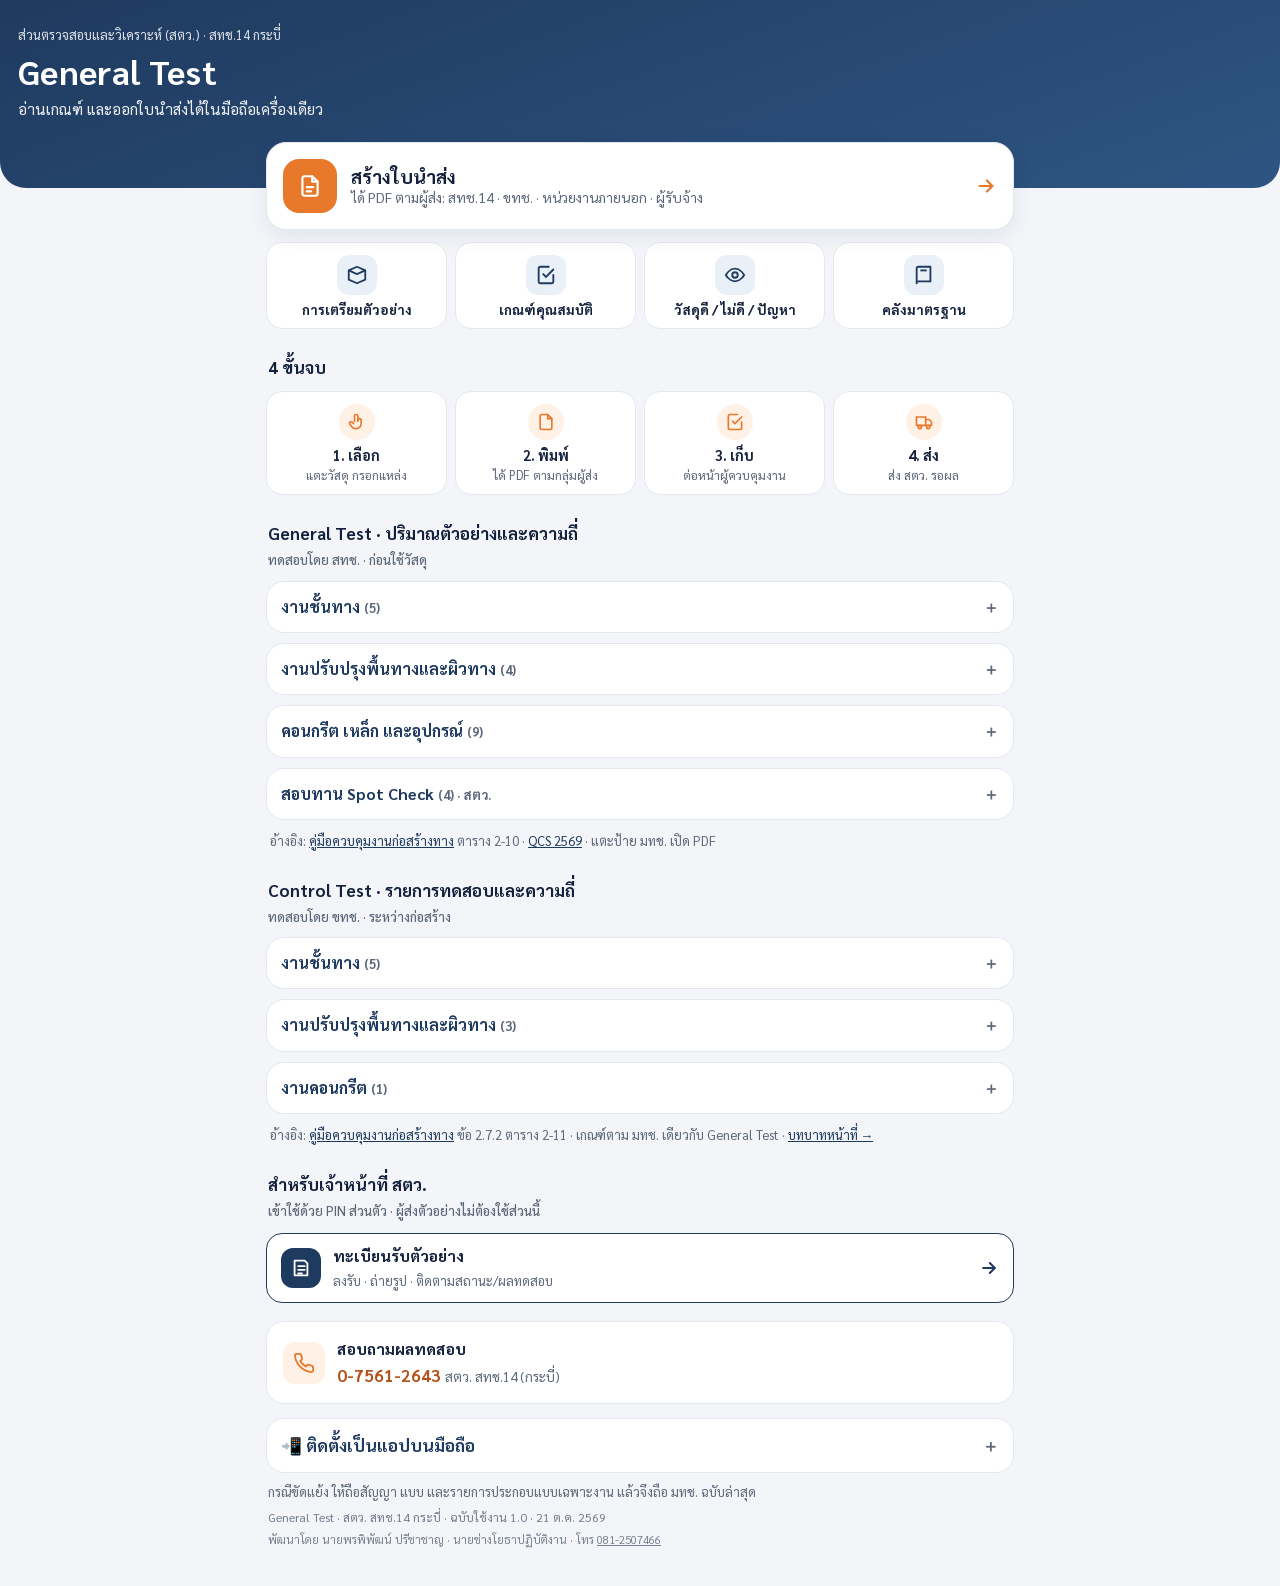
==== index.html @ 20409f9f "ทะเบียนรับตัวอย่าง: เข้าระบบ 2 ขั้น (เลือกชื่อ → PIN) · รายการวัสดุดึงจากหน้าแรก General Test · ติ๊ก" ====
<!doctype html>
<html lang="th">
<head>
<meta charset="utf-8">
<meta name="viewport" content="width=device-width, initial-scale=1, viewport-fit=cover">
<meta name="theme-color" content="#1F3A5F">
<title>General Test</title>
<link rel="preconnect" href="https://fonts.googleapis.com">
<link href="https://fonts.googleapis.com/css2?family=Sarabun:wght@400;600;700&display=swap" rel="stylesheet">
<link rel="manifest" href="manifest.webmanifest">
<link rel="icon" type="image/png" href="icons/favicon-64.png">
<link rel="apple-touch-icon" href="icons/apple-touch-icon.png">
<meta name="apple-mobile-web-app-capable" content="yes">
<meta name="mobile-web-app-capable" content="yes">
<meta name="apple-mobile-web-app-title" content="General Test">
<meta name="description" content="เกณฑ์การนำส่งวัสดุเพื่อทดสอบ (General Test) และสร้างบันทึกนำส่งตัวอย่างวัสดุ สตว. สทช.14 กระบี่">
<link rel="stylesheet" href="css/style.css?v=73">
</head>
<body>
<header class="hero">
  <small>ส่วนตรวจสอบและวิเคราะห์ (สตว.) · สทช.14 กระบี่</small>
  <h1>General Test</h1>
  <p>อ่านเกณฑ์ และออกใบนำส่งได้ในมือถือเครื่องเดียว</p>
</header>
<div class="wrap">
  <a class="cta" href="submit/index.html">
    <div class="ic"><svg width="26" height="26" viewBox="0 0 24 24" fill="none" stroke="#fff" stroke-width="2" stroke-linecap="round" stroke-linejoin="round"><path d="M14 3H7a2 2 0 0 0-2 2v14a2 2 0 0 0 2 2h10a2 2 0 0 0 2-2V8z"/><path d="M14 3v5h5M9 13h6M9 17h4"/></svg></div>
    <div><b>สร้างใบนำส่ง</b><span>ได้ PDF ตามผู้ส่ง: สทช.14 · ขทช. · หน่วยงานภายนอก · ผู้รับจ้าง</span></div>
    <svg class="go" width="22" height="22" viewBox="0 0 24 24" fill="none" stroke="currentColor" stroke-width="2.4" stroke-linecap="round"><path d="M5 12h14M13 6l6 6-6 6"/></svg>
  </a>

  <nav class="quick" aria-label="คลังความรู้">
    <a href="criteria.html"><div class="qi2"><svg width="22" height="22" viewBox="0 0 24 24" fill="none" stroke="currentColor" stroke-width="2" stroke-linejoin="round"><path d="M3 7l9-4 9 4-9 4z"/><path d="M3 7v10l9 4 9-4V7"/></svg></div><b>การเตรียมตัวอย่าง</b></a>
    <a href="properties.html"><div class="qi2"><svg width="22" height="22" viewBox="0 0 24 24" fill="none" stroke="currentColor" stroke-width="2" stroke-linecap="round"><path d="M9 11l3 3 8-8"/><path d="M20 12v7a2 2 0 0 1-2 2H6a2 2 0 0 1-2-2V5a2 2 0 0 1 2-2h9"/></svg></div><b>เกณฑ์คุณสมบัติ</b></a>
    <a href="quality.html"><div class="qi2"><svg width="22" height="22" viewBox="0 0 24 24" fill="none" stroke="currentColor" stroke-width="2"><circle cx="12" cy="12" r="3"/><path d="M2 12s4-7 10-7 10 7 10 7-4 7-10 7S2 12 2 12z"/></svg></div><b><span style="white-space:nowrap">วัสดุดี / ไม่ดี /</span> <span style="white-space:nowrap">ปัญหา</span></b></a>
    <a href="standards.html"><div class="qi2"><svg width="22" height="22" viewBox="0 0 24 24" fill="none" stroke="currentColor" stroke-width="2" stroke-linejoin="round"><path d="M4 19V5a2 2 0 0 1 2-2h13v16H6a2 2 0 0 0-2 2z"/><path d="M8 7h7"/></svg></div><b>คลังมาตรฐาน</b></a>
  </nav>

  <div class="lbl">4 ขั้นจบ</div>
  <div class="flow">
    <div class="st"><div class="n"><svg width="20" height="20" viewBox="0 0 24 24" fill="none" stroke="currentColor" stroke-width="2" stroke-linecap="round"><path d="M9 11V5a2 2 0 0 1 4 0v6"/><path d="M13 10a2 2 0 0 1 4 0v4a6 6 0 0 1-6 6h-1a5 5 0 0 1-4-2l-3-4a2 2 0 0 1 3-2l2 2"/></svg></div><b>1. เลือก</b><span>แตะวัสดุ กรอกแหล่ง</span></div>
    <div class="st"><div class="n"><svg width="20" height="20" viewBox="0 0 24 24" fill="none" stroke="currentColor" stroke-width="2" stroke-linecap="round"><path d="M14 3H7a2 2 0 0 0-2 2v14a2 2 0 0 0 2 2h10a2 2 0 0 0 2-2V8z"/><path d="M14 3v5h5"/></svg></div><b>2. พิมพ์</b><span>ได้ PDF ตามกลุ่มผู้ส่ง</span></div>
    <div class="st"><div class="n"><svg width="20" height="20" viewBox="0 0 24 24" fill="none" stroke="currentColor" stroke-width="2" stroke-linecap="round"><path d="M9 11l3 3 8-8"/><path d="M20 12v7a2 2 0 0 1-2 2H6a2 2 0 0 1-2-2V5a2 2 0 0 1 2-2h9"/></svg></div><b>3. เก็บ</b><span>ต่อหน้าผู้ควบคุมงาน</span></div>
    <div class="st"><div class="n"><svg width="20" height="20" viewBox="0 0 24 24" fill="none" stroke="currentColor" stroke-width="2" stroke-linecap="round"><path d="M3 6h11v10H3zM14 9h4l3 3v4h-7"/><circle cx="7" cy="18" r="2"/><circle cx="17" cy="18" r="2"/></svg></div><b>4. ส่ง</b><span>ส่ง สตว. รอผล</span></div>
  </div>

  <div class="lbl" id="qty">General Test · ปริมาณตัวอย่างและความถี่<div class="lsub">ทดสอบโดย สทช. · ก่อนใช้วัสดุ</div></div>
  <div class="qty">
    <details><summary>งานชั้นทาง <span class="ref">(5)</span></summary>
      <div class="qi"><div class="qh"><b>ดินเดิม</b><a class="mchip" href="https://drive.google.com/file/d/1nUaGAGJTQWjj6yS9O2Ueq5jhx4vaF79y/view" target="_blank" rel="noopener">มทช.201-2545</a></div><div class="qd"><span>ส่ง</span>50 กก.</div><div class="qd"><span>ความถี่</span>5,000 ม.³/ตัวอย่าง · อย่างน้อย 1 ตัวอย่าง/แหล่ง</div><div class="qd"><span>เกณฑ์</span><a class="qlink" href="properties.html#soil">วัสดุถมคันทาง →</a></div></div>
      <div class="qi"><div class="qh"><b>ดินถม (คันทาง)</b><a class="mchip" href="https://drive.google.com/file/d/1nUaGAGJTQWjj6yS9O2Ueq5jhx4vaF79y/view" target="_blank" rel="noopener">มทช.201-2545</a></div><div class="qd"><span>ส่ง</span>50 กก. จากบ่อยืม</div><div class="qd"><span>ความถี่</span>5,000 ม.³/ตัวอย่าง</div><div class="qd"><span>เกณฑ์</span><a class="qlink" href="properties.html#soil">วัสดุถมคันทาง →</a></div></div>
      <div class="qi"><div class="qh"><b>วัสดุคัดเลือก</b><a class="mchip" href="https://drive.google.com/file/d/1tfAyPo-U67xPcJ9HdJRb6GegclJnq95Z/view" target="_blank" rel="noopener">มทช.204-2545</a></div><div class="qd"><span>ส่ง</span>50 กก.</div><div class="qd"><span>ความถี่</span>5,000 ม.³/ตัวอย่าง</div><div class="qd"><span>เกณฑ์</span><a class="qlink" href="properties.html#selected">วัสดุคัดเลือก →</a></div></div>
      <div class="qi"><div class="qh"><b>ลูกรัง (รองพื้นทาง)</b><a class="mchip" href="https://drive.google.com/file/d/1FsS5MekMZO_RbdORe1ym10FL3boBQaFY/view" target="_blank" rel="noopener">มทช.202-2557</a></div><div class="qd"><span>ส่ง</span>50 กก. จากบ่อลูกรัง</div><div class="qd"><span>ความถี่</span>5,000 ม.³/ตัวอย่าง</div><div class="qd"><span>เกณฑ์</span><a class="qlink" href="properties.html#subbase">วัสดุรองพื้นทาง →</a></div></div>
      <div class="qi"><div class="qh"><b>หินคลุก (พื้นทาง)</b><a class="mchip" href="https://drive.google.com/file/d/1PodUJU0YjOFbJ1M1a4ti51pMwxSL7t8v/view" target="_blank" rel="noopener">มทช.203-2557</a></div><div class="qd"><span>ส่ง</span>50 กก. จากโรงโม่ที่จะใช้</div><div class="qd"><span>ความถี่</span>5,000 ม.³/ตัวอย่าง</div><div class="qd"><span>เกณฑ์</span><a class="qlink" href="properties.html#base">พื้นทางหินคลุก →</a></div></div>
    </details>
    <details><summary>งานปรับปรุงพื้นทางและผิวทาง <span class="ref">(4)</span></summary>
      <div class="qi"><div class="qh"><b>Pavement Recycling</b><a class="mchip" href="https://drive.google.com/file/d/1LVbqJSOx91-iR22tFSORj21rYiFzWl2y/view" target="_blank" rel="noopener">มทช.242-2567</a></div><div class="qd"><span>ส่ง</span>ผิวทางเดิม 25 กก. · พื้นทางเดิม 50 กก. · หินคลุกใหม่ 50 กก. (ถ้ามี) · ปูน 1 กระสอบ</div><div class="qd"><span>ความถี่</span>1 ชุด/1,000 ม.</div><div class="qd"><span>เกณฑ์</span><a class="qlink" href="properties.html#recycling">หมุนเวียนวัสดุ →</a></div></div>
      <div class="qi"><div class="qh"><b>หินคลุกผสมซีเมนต์</b><a class="mchip" href="https://drive.google.com/file/d/1QfBfLteTjbKQ_ivwSr-urJJuR8S5pSfI/view" target="_blank" rel="noopener">มทช.249-2569</a></div><div class="qd"><span>ส่ง</span>หินคลุก 50 กก. · ปูน 1 กระสอบ</div><div class="qd"><span>ความถี่</span>ออกแบบเสร็จก่อนเริ่มงาน ≥ 30 วัน</div><div class="qd"><span>เกณฑ์</span><a class="qlink" href="properties.html#cmb">หินคลุกผสมซีเมนต์ →</a></div></div>
      <div class="qi"><div class="qh"><b>Prime Coat</b><a class="mchip" href="https://drive.google.com/file/d/1CIWenOuyhRehejUDHDNHw-MqZqEmX5Yn/view" target="_blank" rel="noopener">มทช.225-2562</a></div><div class="qd"><span>ส่ง</span>ยาง 5 ลิตร · หินคลุกที่จะพ่น 50 กก.</div><div class="qd"><span>ความถี่</span>จากแหล่งผลิต/ที่นำมาใช้</div><div class="qd"><span>เกณฑ์</span><a class="qlink" href="properties.html#prime">ไพรมโคท →</a></div></div>
      <div class="qi"><div class="qh"><b>Asphalt Concrete</b><a class="mchip" href="https://drive.google.com/file/d/1p9szyy15H7D3hgxVLcoGyr8xtaJ66X-T/view" target="_blank" rel="noopener">มทช.230-2563</a></div><div class="qd"><span>ส่ง</span>หิน Hot Bin แต่ละขนาด 50 กก. · ยาง AC 5 ลิตร</div><div class="qd"><span>ความถี่</span>ส่งผลออกแบบ ≥ 30 วันก่อนเริ่มงาน</div><div class="qd"><span>เกณฑ์</span><a class="qlink" href="properties.html#ac">แอสฟัลต์คอนกรีต →</a></div></div>
      <div class="qi sub"><div class="qh"><b>└ ก้อน Marshall</b><a class="mchip" href="https://drive.google.com/file/d/1p9szyy15H7D3hgxVLcoGyr8xtaJ66X-T/view" target="_blank" rel="noopener">มทช.230-2563</a></div><div class="qd"><span>ส่ง</span>ก้อน Marshall จากส่วนผสมที่ใช้งาน</div><div class="qd"><span>ความถี่</span>8 ก้อน/วัน หรือทุก ๆ ส่วนผสมประมาณ 100 ตัน</div></div>
      <div class="qi sub"><div class="qh"><b>└ ก้อน Coring AC</b><a class="mchip" href="https://drive.google.com/file/d/1p9szyy15H7D3hgxVLcoGyr8xtaJ66X-T/view" target="_blank" rel="noopener">มทช.230-2563</a></div><div class="qd"><span>ส่ง</span>ก้อนเจาะ ระบุตำแหน่ง กม. + LT/RT</div><div class="qd"><span>ความถี่</span>1 ก้อน ทุก 250 ม./ช่องจราจร</div></div>
      <div class="qi sub"><div class="qh"><b>└ ก้อนยาง หาปริมาณแอสฟัลต์</b><span class="mchip">AASHTO T 308</span></div><div class="qd"><span>ส่ง</span>ก้อนยาง 1,500–2,000 กรัม</div><div class="qd"><span>ความถี่</span>ตัวแทนส่วนผสมประจำวัน</div></div>
    </details>
    <details><summary>คอนกรีต เหล็ก และอุปกรณ์ <span class="ref">(9)</span></summary>
            <div class="qi"><div class="qh"><b>งาน คสล. (ออกแบบส่วนผสม)</b><a class="mchip" href="https://drive.google.com/file/d/155KlNHqjQHaqr3aRbJHxlrweAqtTWxFm/view" target="_blank" rel="noopener">มทช.101-2563</a></div><div class="qd"><span>ส่ง</span>ทราย 50 กก. · หิน 50 กก. · ปูน 1 กระสอบ</div><div class="qd"><span>ความถี่</span>1 ชุด ต่อ 1 ชนิดคอนกรีต (ค18–ค50)</div><div class="qd"><span>ยกเว้น</span>ทั้งโครงการใช้คอนกรีต ≤ 50 ม.³ ไม่ต้องส่ง General Test ให้กำหนดปูนซีเมนต์ ค18 ≥ 290 · ค21 ≥ 300 · ค24 ≥ 320 กก./ม.³ (มทช.101-2563 ข้อ 3.4.2) · นอกเหนือจากนี้ส่งตามปกติ</div><div class="qd"><span>เกณฑ์</span><a class="qlink" href="properties.html#conc">คอนกรีต →</a></div></div>
      <div class="qi"><div class="qh"><b>ก้อนตัวอย่างคอนกรีต</b><a class="mchip" href="https://drive.google.com/file/d/155KlNHqjQHaqr3aRbJHxlrweAqtTWxFm/view" target="_blank" rel="noopener">มทช.101-2563</a></div><div class="qd"><span>ส่ง</span>Cube 15×15×15 ซม. หรือ Cylinder Ø15×30 ซม. ชุดละ 3 ก้อน</div><div class="qd"><span>ความถี่</span>ทุกวันที่เท ≥ 1 ชุด · ทุกส่วนโครงสร้าง · ทุก 50 ม.³ (พื้น/ผนัง 250 ตร.ม.)</div><div class="qd"><span>เกณฑ์</span><a class="qlink" href="properties.html#conc">คอนกรีต →</a></div></div>
      <div class="qi"><div class="qh"><b>เหล็กเสริม</b><a class="mchip" href="https://drive.google.com/file/d/1iJ8l6q4TtHaO7cqfccDn83ZEarAzFElm/view" target="_blank" rel="noopener">มทช.103-2569</a></div><div class="qd"><span>ส่ง</span>ยาว ≥ 1.00 ม. ทุกขนาด</div><div class="qd"><span>ความถี่</span>1 ตัวอย่าง/100 เส้น ไม่น้อยกว่า 5 ตัวอย่าง/ขนาด</div><div class="qd"><span>เกณฑ์</span><a class="qlink" href="properties.html#rebar">เหล็กเสริม →</a></div></div>
      <div class="qi"><div class="qh"><b>ตะแกรงลวดเหล็ก (Wire Mesh)</b><a class="mchip" href="https://drive.google.com/file/d/1iJ8l6q4TtHaO7cqfccDn83ZEarAzFElm/view" target="_blank" rel="noopener">มทช.103-2569</a></div><div class="qd"><span>ส่ง</span>ยาว ≥ 1.00 ม. ทุกขนาด/ผู้ผลิต</div><div class="qd"><span>ความถี่</span>ไม่น้อยกว่า 5 ตัวอย่าง/ขนาด · มอก.737 / มอก.926</div><div class="qd"><span>เกณฑ์</span><a class="qlink" href="properties.html#rebar">เหล็กเสริม →</a></div></div>
      <div class="qi"><div class="qh"><b>PC Wire / PC Strand</b><a class="mchip" href="https://drive.google.com/file/d/1MnBEyWQP8TfKdli6RmTyt_MJxOUFCLu9/view" target="_blank" rel="noopener">มทช.102-2545</a></div><div class="qd"><span>ส่ง</span>ยาว ≥ 1.00 ม. · มอก.95 / มอก.420</div><div class="qd"><span>ความถี่</span>ทุกม้วน ต้นม้วน 2 + ปลายม้วน 2 ตัวอย่าง</div></div>
      <div class="qi"><div class="qh"><b>ท่อลอดกลม คสล.</b><span class="chips2"><a class="mchip" href="https://www.tisi.go.th/data/standard/pdf_files/tis/a128-2560.pdf" target="_blank" rel="noopener">มอก.128-2560</a><a class="mchip" href="https://drive.google.com/file/d/1sBNXhhFZ2esYGXNHxN9ne9uD0guibrka/view" target="_blank" rel="noopener">QCS 2569 ข้อ 1.2</a></span></div><div class="qd"><span>ส่ง</span>ท่อทั้งท่อน ขนาด/รุ่นเดียวกัน</div><div class="qd"><span>ความถี่</span>1 ท่อน ต่อ 200 ท่อน · น้อยกว่า 200 ท่อน คิดเป็น 200 · เศษ ≤ 50 ท่อน ปัดทิ้ง · ขนาดใดไม่ถึง 50 ท่อน ไม่ต้องทดสอบ แนบสำเนา มอก.</div><div class="qd"><span>เกณฑ์</span><a class="qlink" href="properties.html#pipe">ท่อลอดกลม →</a></div></div>
      <div class="qi"><div class="qh"><b>สีเทอร์โมพลาสติก ลูกแก้ว</b><a class="mchip" href="https://drive.google.com/file/d/1484txjVEay-jMjCoLgrp4hccmV0DJMPN/view" target="_blank" rel="noopener">มทช.241-2553</a></div><div class="qd"><span>ส่ง</span>สีเหลือง สีขาว ลูกแก้ว อย่างละ 1 บรรจุภัณฑ์</div><div class="qd"><span>ความถี่</span>&gt; 2,000 ตร.ม. ต้องส่ง · ไม่เกิน 2,000 ตร.ม. แนบ มอก. (QCS 2569)</div><div class="qd"><span>เกณฑ์</span><a class="qlink" href="properties.html#thermo">เส้นจราจรเทอร์โมพลาสติก →</a></div></div>
      <div class="qi"><div class="qh"><b>ป้ายจราจร</b><a class="mchip" href="https://drive.google.com/file/d/1XY8eWIhGtEWB_JeLxntIAODUm5F5Qaig/view" target="_blank" rel="noopener">แบบมาตรฐาน ทช. 2561</a></div><div class="qd"><span>ส่ง</span>ป้ายทุกแผ่น + ตัวอย่างแผ่นสะท้อนแสง + Shop Drawing</div><div class="qd"><span>ความถี่</span>ทุกโครงการ · ตรวจขนาด รูปแบบ ค่าสะท้อนแสง (QCS 2569 ข้อ 8)</div><div class="qd"><span>เกณฑ์</span><a class="qlink" href="properties.html#sign">ป้ายจราจร →</a></div></div>
    </details>
    <details><summary>สอบทาน Spot Check <span class="ref">(4) · สตว.</span></summary>
      <div class="qi"><div class="qh"><b>Spot Check ชั้นโครงสร้างทาง</b><a class="mchip" href="https://drive.google.com/file/d/1sBNXhhFZ2esYGXNHxN9ne9uD0guibrka/view" target="_blank" rel="noopener">QCS ข้อ 3, 10.1</a></div><div class="qd"><span>ส่ง</span>ระบุชั้น + ระยะทาง (กม.)</div><div class="qd"><span>ความถี่</span>ตอกวัดความหนา + Nuclear Density ทุก 250 ม./จุด ≥ 3 จุด/สายทาง</div></div>
      <div class="qi"><div class="qh"><b>Spot Check พื้นทาง Recycling</b><a class="mchip" href="https://drive.google.com/file/d/1sBNXhhFZ2esYGXNHxN9ne9uD0guibrka/view" target="_blank" rel="noopener">QCS ข้อ 3, 10.1</a></div><div class="qd"><span>ส่ง</span>ระบุชั้น + ระยะทาง (กม.)</div><div class="qd"><span>ความถี่</span>เจาะ Coring ทุก 250 ม. สลับซ้าย-ขวา ≥ 3 จุด/สายทาง</div><div class="qd"><span>เกณฑ์</span><a class="qlink" href="properties.html#recycling">หมุนเวียนวัสดุ →</a></div></div>
      <div class="qi"><div class="qh"><b>Spot Check ผิวทางลาดยาง, คอนกรีต</b><a class="mchip" href="https://drive.google.com/file/d/1sBNXhhFZ2esYGXNHxN9ne9uD0guibrka/view" target="_blank" rel="noopener">QCS ข้อ 3, 10.1</a></div><div class="qd"><span>ส่ง</span>ระบุชั้น + ระยะทาง (กม.)</div><div class="qd"><span>ความถี่</span>เจาะเก็บตัวอย่าง วัดเทป ทุก 250 ม./จุด ≥ 3 จุด</div></div>
      <div class="qi"><div class="qh"><b>Spot Check เส้นจราจร</b><a class="mchip" href="https://drive.google.com/file/d/1sBNXhhFZ2esYGXNHxN9ne9uD0guibrka/view" target="_blank" rel="noopener">QCS ข้อ 3, 10.1</a></div><div class="qd"><span>ส่ง</span>ระบุชนิดเส้น + ระยะทาง (กม.)</div><div class="qd"><span>ความถี่</span>≥ 3 ตำแหน่ง ตำแหน่งละ 10 ค่า (กว้าง ยาว ระยะเว้น ค่าสะท้อนแสง)</div><div class="qd"><span>เกณฑ์</span><a class="qlink" href="properties.html#thermo">เส้นจราจรเทอร์โมพลาสติก →</a></div></div>
    </details>
    <p class="ref qref">อ้างอิง: <a href="https://drive.google.com/file/d/1epnWf2iztfA1fq1LeaxtCaNDNAmhMlLr/view" target="_blank" rel="noopener">คู่มือควบคุมงานก่อสร้างทาง</a> ตาราง 2-10 · <a href="https://drive.google.com/file/d/1sBNXhhFZ2esYGXNHxN9ne9uD0guibrka/view" target="_blank" rel="noopener">QCS 2569</a> · แตะป้าย มทช. เปิด PDF</p>
  </div>

  <div class="lbl" id="ctq">Control Test · รายการทดสอบและความถี่<div class="lsub">ทดสอบโดย ขทช. · ระหว่างก่อสร้าง</div></div>
  <div class="qty ctq">
    <details><summary>งานชั้นทาง <span class="ref">(5)</span></summary>
      <div class="qi"><div class="qh"><b>ดินเดิม</b><a class="mchip" href="https://drive.google.com/file/d/1nUaGAGJTQWjj6yS9O2Ueq5jhx4vaF79y/view" target="_blank" rel="noopener">มทช.201-2545</a></div><div class="qd"><span>Compaction</span>500 ม./ตัวอย่าง</div><div class="qd"><span>C.B.R. · Swelling</span>1,000 ม./ตัวอย่าง</div><div class="qd"><span>Field Density</span>ทุก 50 ม. สลับซ้าย-ขวา</div><div class="qd"><span>เกณฑ์</span><a class="qlink" href="properties.html#soil">วัสดุถมคันทาง →</a></div></div>
      <div class="qi"><div class="qh"><b>ดินถม (คันทาง)</b><a class="mchip" href="https://drive.google.com/file/d/1nUaGAGJTQWjj6yS9O2Ueq5jhx4vaF79y/view" target="_blank" rel="noopener">มทช.201-2545</a></div><div class="qd"><span>Compaction</span>500 ม./ตัวอย่าง</div><div class="qd"><span>C.B.R. · Swelling</span>1,000 ม./ตัวอย่าง</div><div class="qd"><span>Field Density</span>ทุก 50 ม. สลับซ้าย-ขวา</div><div class="qd"><span>เกณฑ์</span><a class="qlink" href="properties.html#soil">วัสดุถมคันทาง →</a></div></div>
      <div class="qi"><div class="qh"><b>วัสดุคัดเลือก</b><a class="mchip" href="https://drive.google.com/file/d/1tfAyPo-U67xPcJ9HdJRb6GegclJnq95Z/view" target="_blank" rel="noopener">มทช.204-2545</a></div><div class="qd"><span>Compaction</span>500 ม./ตัวอย่าง</div><div class="qd"><span>Gradation · C.B.R. · Swelling · Atterberg&#x27;s Limit</span>1,000 ม./ตัวอย่าง</div><div class="qd"><span>Field Density</span>ทุก 50 ม. สลับซ้าย-ขวา</div><div class="qd"><span>เกณฑ์</span><a class="qlink" href="properties.html#selected">วัสดุคัดเลือก →</a></div></div>
      <div class="qi"><div class="qh"><b>ลูกรัง (รองพื้นทาง)</b><a class="mchip" href="https://drive.google.com/file/d/1FsS5MekMZO_RbdORe1ym10FL3boBQaFY/view" target="_blank" rel="noopener">มทช.202-2557</a></div><div class="qd"><span>Compaction · Gradation · C.B.R. · Swelling · Atterberg&#x27;s Limit · % Abrasion</span>1,000 ม./ตัวอย่าง</div><div class="qd"><span>Field Density</span>ทุก 50 ม. สลับซ้าย-ขวา</div><div class="qd"><span>เกณฑ์</span><a class="qlink" href="properties.html#subbase">วัสดุรองพื้นทาง →</a></div></div>
      <div class="qi"><div class="qh"><b>หินคลุก (พื้นทาง)</b><a class="mchip" href="https://drive.google.com/file/d/1PodUJU0YjOFbJ1M1a4ti51pMwxSL7t8v/view" target="_blank" rel="noopener">มทช.203-2557</a></div><div class="qd"><span>Compaction · Gradation · C.B.R. · Swelling · Atterberg&#x27;s Limit · % Abrasion</span>1,000 ม./ตัวอย่าง</div><div class="qd"><span>Field Density</span>ทุก 50 ม. สลับซ้าย-ขวา</div><div class="qd"><span>เกณฑ์</span><a class="qlink" href="properties.html#base">พื้นทางหินคลุก →</a></div></div>
    </details>
    <details><summary>งานปรับปรุงพื้นทางและผิวทาง <span class="ref">(3)</span></summary>
      <div class="qi"><div class="qh"><b>Recycling Soil Cement</b><a class="mchip" href="https://drive.google.com/file/d/1LVbqJSOx91-iR22tFSORj21rYiFzWl2y/view" target="_blank" rel="noopener">มทช.242-2567</a></div><div class="qd"><span>Unconfined</span>3 ตัวอย่าง/ช่วงขุดกัด · บ่ม 7 วัน แช่น้ำ 2 ชม.</div><div class="qd"><span>Field Density</span>ทุก 50 ม. สลับซ้าย-ขวา</div><div class="qd"><span>เกณฑ์</span><a class="qlink" href="properties.html#recycling">หมุนเวียนวัสดุ →</a></div></div>
      <div class="qi"><div class="qh"><b>Prime Coat</b><a class="mchip" href="https://drive.google.com/file/d/1CIWenOuyhRehejUDHDNHw-MqZqEmX5Yn/view" target="_blank" rel="noopener">มทช.225-2562</a></div><div class="qd"><span>Calibrate รถพ่นยาง</span></div><div class="qd"><span>Viscosity Test (DIN Bowl)</span></div><div class="qd"><span>เกณฑ์</span><a class="qlink" href="properties.html#prime">ไพรมโคท →</a></div></div>
      <div class="qi"><div class="qh"><b>Tack Coat</b><a class="mchip" href="https://drive.google.com/file/d/130kKvHlCaOJXLKzRhca0DTbvot-5Lkyv/view" target="_blank" rel="noopener">มทช.227-2569</a></div><div class="qd"><span>Calibrate รถพ่นยาง</span></div><div class="qd"><span>Viscosity Test (DIN Bowl)</span></div><div class="qd"><span>เกณฑ์</span><a class="qlink" href="properties.html#tack">แทคโคท →</a></div></div>
    </details>
    <details><summary>งานคอนกรีต <span class="ref">(1)</span></summary>
      <div class="qi"><div class="qh"><b>งาน คสล.</b><a class="mchip" href="https://drive.google.com/file/d/155KlNHqjQHaqr3aRbJHxlrweAqtTWxFm/view" target="_blank" rel="noopener">มทช.101-2563</a></div><div class="qd"><span>ทดสอบกำลังอัด</span>ทุก 50 ม.³ · 3 ก้อน/ชุด</div><div class="qd"><span>Slump Test</span>ทุก 50 ม.³</div><div class="qd"><span>เกณฑ์</span><a class="qlink" href="properties.html#conc">คอนกรีต →</a></div></div>
    </details>
    <p class="ref qref">อ้างอิง: <a href="https://drive.google.com/file/d/1epnWf2iztfA1fq1LeaxtCaNDNAmhMlLr/view" target="_blank" rel="noopener">คู่มือควบคุมงานก่อสร้างทาง</a> ข้อ 2.7.2 ตาราง 2-11 · เกณฑ์ตาม มทช. เดียวกับ General Test · <a href="criteria.html#s1">บทบาทหน้าที่ →</a></p>
  </div>

<div class="lbl" id="staff">สำหรับเจ้าหน้าที่ สตว.<div class="lsub">เข้าใช้ด้วย PIN ส่วนตัว · ผู้ส่งตัวอย่างไม่ต้องใช้ส่วนนี้</div></div>
  <nav class="quick staffq" aria-label="ระบบภายใน สตว.">
    <a href="staff/index.html"><div class="qi2"><svg width="22" height="22" viewBox="0 0 24 24" fill="none" stroke="currentColor" stroke-width="2" stroke-linecap="round" stroke-linejoin="round"><path d="M5 4h11l3 3v13H5z"/><path d="M9 10h7M9 14h7M9 18h4"/></svg></div><b>ทะเบียนรับตัวอย่าง</b><i>ลงรับ · ถ่ายรูป · ติดตามสถานะ/ผลทดสอบ</i><svg class="go" width="20" height="20" viewBox="0 0 24 24" fill="none" stroke="currentColor" stroke-width="2.4" stroke-linecap="round"><path d="M5 12h14M13 6l6 6-6 6"/></svg></a>
  </nav>

  <div class="contact">
    <div class="ti"><svg width="22" height="22" viewBox="0 0 24 24" fill="none" stroke="currentColor" stroke-width="2" stroke-linecap="round"><path d="M22 16.9v3a2 2 0 0 1-2.2 2 19.8 19.8 0 0 1-8.6-3.1 19.5 19.5 0 0 1-6-6A19.8 19.8 0 0 1 2.1 4.2 2 2 0 0 1 4.1 2h3a2 2 0 0 1 2 1.7c.1.9.4 1.8.7 2.7a2 2 0 0 1-.5 2.1L8 9.8a16 16 0 0 0 6 6l1.3-1.3a2 2 0 0 1 2.1-.4c.9.3 1.8.6 2.7.7a2 2 0 0 1 1.7 2z"/></svg></div>
    <div><b>สอบถามผลทดสอบ</b><a href="tel:075612643">0-7561-2643</a> <span>สตว. สทช.14 (กระบี่)</span></div>
  </div>
  <details class="install"><summary>📲 ติดตั้งเป็นแอปบนมือถือ</summary><div class="in">
    <p><b>iPhone (Safari):</b> กดปุ่มแชร์ <span aria-hidden="true">⬆︎</span> → "เพิ่มไปยังหน้าจอโฮม" (Add to Home Screen)</p>
    <p><b>Android (Chrome):</b> กดเมนู ⋮ → "ติดตั้งแอป" หรือ "เพิ่มลงในหน้าจอหลัก"</p>
    <p class="ref">เปิดดูเกณฑ์ได้แม้สัญญาณอ่อน (หลังเปิดครั้งแรก) · การสร้าง PDF และคลังรูปต้องใช้อินเทอร์เน็ต</p></div></details>
</div>
<footer>กรณีขัดแย้ง ให้ถือสัญญา แบบ และรายการประกอบแบบเฉพาะงาน แล้วจึงถือ มทช. ฉบับล่าสุด<br><span class="ver">General Test · สตว. สทช.14 กระบี่ · ฉบับใช้งาน 1.0 · 21 ต.ค. 2569</span><br><span class="credit">พัฒนาโดย นายพรพิพัฒน์ ปรีชาชาญ · นายช่างโยธาปฏิบัติงาน · โทร <a href="tel:0812507466">081-2507466</a></span></footer>
<script>if("serviceWorker" in navigator)addEventListener("load",()=>navigator.serviceWorker.register("sw.js").catch(()=>{}));</script>
</body>
</html>
---- css/style.css ----
/* เว็บเกณฑ์การนำส่งวัสดุ General Test — สตว. สทช.14 · ดีไซน์ A (แอปการ์ด) ใช้ร่วมทุกหน้า */
:root{
  --bg:#F3F5F9; --card:#FFFFFF; --ink:#14213D; --muted:#5C6779; --line:#E3E8EF;
  --pri:#1F3A5F; --pri-2:#2E5582; --pri-ink:#1F3A5F; --acc:#E8792B; --acc-ink:#B4531A; --acc-bg:#FFF1E6; --tile:#EAF0F8;
  --ok:#1E7B4F; --ok-bg:#E7F5EE; --ok-line:#A6D9BE; --bad:#B23B2E; --bad-bg:#FCECEA; --bad-line:#EDB4AC;
  --todo:#FFF6CC; --todo-ink:#6B5300; --shadow:0 6px 20px rgba(20,33,61,.08);
  color-scheme:light;
}
@media (prefers-color-scheme: dark){
  :root:not([data-theme="light"]){
    --bg:#0E141C; --card:#18212C; --ink:#EEF2F7; --muted:#A9B4C3; --line:#2A3646;
    --pri-ink:#9CC0EE; --acc:#FF9A4D; --acc-ink:#FFB27A; --acc-bg:#3A2716; --tile:#1F2B3A;
    --ok:#5FD39A; --ok-bg:#12291E; --ok-line:#2C5A43; --bad:#FF9385; --bad-bg:#33191A; --bad-line:#6A2F2B;
    --todo:#3A3416; --todo-ink:#F5DE85; --shadow:0 6px 20px rgba(0,0,0,.35);
    color-scheme:dark;
  }
}
:root[data-theme="dark"]{
  --bg:#0E141C; --card:#18212C; --ink:#EEF2F7; --muted:#A9B4C3; --line:#2A3646;
  --pri-ink:#9CC0EE; --acc:#FF9A4D; --acc-ink:#FFB27A; --acc-bg:#3A2716; --tile:#1F2B3A;
  --ok:#5FD39A; --ok-bg:#12291E; --ok-line:#2C5A43; --bad:#FF9385; --bad-bg:#33191A; --bad-line:#6A2F2B;
  --todo:#3A3416; --todo-ink:#F5DE85; --shadow:0 6px 20px rgba(0,0,0,.35); color-scheme:dark;
}
*{box-sizing:border-box}
html,body{margin:0}
html{-webkit-text-size-adjust:100%}
body{font-family:"Sarabun",system-ui,sans-serif;font-size:17px;line-height:1.65;color:var(--ink);background:var(--bg);-webkit-font-smoothing:antialiased}
a{color:var(--pri-ink)}
::selection{background:var(--acc);color:#fff}
img{max-width:100%}

/* ---------- แถบบนของหน้าย่อย: ปุ่มหน้าแรก ---------- */
.appbar{position:sticky;top:0;z-index:20;display:flex;align-items:center;gap:10px;padding:10px 12px;background:var(--pri);color:#fff;box-shadow:0 2px 10px rgba(0,0,0,.15)}
.appbar .home{display:inline-flex;align-items:center;gap:6px;flex:none;padding:8px 14px 8px 10px;border-radius:999px;background:#fff;color:#1F3A5F;font-weight:700;font-size:15px;text-decoration:none;min-height:40px}
.appbar .home svg{width:20px;height:20px}
.appbar .ttl{flex:1;min-width:0;font-weight:700;font-size:16px;line-height:1.25;white-space:nowrap;overflow:hidden;text-overflow:ellipsis}
.pagehead{background:linear-gradient(160deg,#1F3A5F,#2E5582);color:#fff;padding:14px 18px 22px;border-radius:0 0 22px 22px}
.pagehead .kick{font-size:13px;opacity:.85}
.pagehead h1{margin:2px 0 4px;font-size:24px;line-height:1.3}
.pagehead p{margin:0;font-size:15px;opacity:.9}

/* ---------- หน้าแรก ---------- */
.hero{background:linear-gradient(160deg,#1F3A5F,#2E5582);color:#fff;padding:24px 18px 66px;border-radius:0 0 26px 26px}
.hero small{display:block;opacity:.85;font-size:13px}
.hero h1{margin:6px 0 4px;font-size:34px;line-height:1.2;letter-spacing:.01em}
.hero p{margin:0;opacity:.92;font-size:15.5px}
.cta{display:flex;gap:14px;align-items:center;margin:-46px 16px 0;padding:16px;background:var(--card);border:1px solid var(--line);border-radius:20px;box-shadow:var(--shadow);text-decoration:none;color:var(--ink);position:relative}
.cta .ic{width:54px;height:54px;border-radius:16px;background:var(--acc);display:grid;place-items:center;flex:none}
.cta b{display:block;font-size:19px;line-height:1.3}
.cta span{display:block;font-size:14px;color:var(--muted);line-height:1.4}
.cta .go{margin-left:auto;color:var(--acc);flex:none}
.wrap{max-width:780px;margin:0 auto}
.lbl{font-size:17px;font-weight:700;margin:24px 18px 10px}
.lbl .lsub{font-size:13px;font-weight:500;color:var(--muted);margin-top:2px}
.flow{display:grid;grid-template-columns:repeat(4,1fr);gap:8px;margin:0 16px}
.flow .st{background:var(--card);border:1px solid var(--line);border-radius:16px;padding:12px 6px 10px;text-align:center}
.flow .n{width:36px;height:36px;margin:0 auto 6px;border-radius:50%;background:var(--acc-bg);color:var(--acc);display:grid;place-items:center}
.flow b{display:block;font-size:14.5px;line-height:1.3}
.flow span{display:block;font-size:12.5px;color:var(--muted);line-height:1.35;margin-top:2px}
.tiles{display:grid;grid-template-columns:1fr 1fr;gap:10px;margin:0 16px}
.tiles a{display:block;background:var(--card);border:1px solid var(--line);border-radius:18px;padding:14px;min-height:124px;text-decoration:none;color:var(--ink)}
.tiles a:active,.cta:active{transform:scale(.98)}
.tiles .ti{width:42px;height:42px;border-radius:12px;background:var(--tile);color:var(--pri-ink);display:grid;place-items:center;margin-bottom:10px}
.tiles b{display:block;font-size:16px;line-height:1.3}
.tiles span{display:block;font-size:13px;color:var(--muted);line-height:1.4;margin-top:2px}
.contact{margin:18px 16px 0;background:var(--card);border:1px solid var(--line);border-radius:18px;padding:14px 16px;display:flex;gap:12px;align-items:center}
.contact .ti{width:42px;height:42px;border-radius:12px;background:var(--acc-bg);color:var(--acc);display:grid;place-items:center;flex:none}
.contact b{display:block;font-size:15.5px}
.contact a{font-weight:700;text-decoration:none;color:var(--acc-ink)}
.contact span{font-size:13.5px;color:var(--muted)}
@media(min-width:620px){.tiles{grid-template-columns:repeat(4,1fr)}}

/* ---------- เนื้อหาหน้าย่อย ---------- */
nav.chips{position:sticky;top:60px;z-index:10;background:var(--bg);overflow-x:auto;white-space:nowrap;padding:12px 16px 8px;scrollbar-width:none}
nav.chips::-webkit-scrollbar{display:none}
nav.chips a{display:inline-block;margin-right:6px;padding:6px 14px;border:1px solid var(--line);border-radius:99px;background:var(--card);color:var(--ink);text-decoration:none;font-size:14.5px}
nav.chips a:active,nav.chips a:hover{border-color:var(--acc);color:var(--acc-ink)}
main{max-width:780px;margin:0 auto;padding:6px 16px 24px}
section{background:var(--card);border:1px solid var(--line);border-radius:18px;padding:18px 16px;margin-bottom:14px;scroll-margin-top:120px}
h2{margin:0 0 12px;font-size:19px;color:var(--pri-ink);display:flex;gap:10px;align-items:center;line-height:1.35}
h2 .n{flex:none;width:32px;height:32px;border-radius:10px;background:var(--acc-bg);color:var(--acc);font-size:15px;display:grid;place-items:center;font-weight:700}
h3{font-size:17px;margin:16px 0 6px;color:var(--pri-ink)}
p{margin:6px 0}
ul{padding-left:22px}
.tw{overflow-x:auto;-webkit-overflow-scrolling:touch;margin:0 -4px;padding:0 4px}
table{width:100%;border-collapse:collapse;font-size:15px}
th,td{border-bottom:1px solid var(--line);padding:8px 8px;text-align:left;vertical-align:top}
th{background:var(--tile);color:var(--pri-ink);font-weight:700;border-bottom:0}
th:first-child{border-radius:10px 0 0 10px} th:last-child{border-radius:0 10px 10px 0}
td.c,th.c{text-align:center}
.ref{color:var(--muted);font-size:13px}
.note{background:var(--acc-bg);border-left:4px solid var(--acc);padding:10px 12px;font-size:15px;margin-top:12px;border-radius:0 10px 10px 0}
.todo{background:var(--todo);color:var(--todo-ink);border:1px dashed #C9A400;padding:1px 6px;border-radius:6px;font-size:14px}
.grid2{display:grid;grid-template-columns:1fr;gap:12px}
@media(min-width:620px){.grid2{grid-template-columns:1fr 1fr}}
.card{border-radius:14px;padding:12px 14px}
.card.ok{background:var(--ok-bg);border:1px solid var(--ok-line)}
.card.bad{background:var(--bad-bg);border:1px solid var(--bad-line)}
.card h3{margin-top:0}
.card.ok h3{color:var(--ok)} .card.bad h3{color:var(--bad)}
.card ul{margin:6px 0 0;padding-left:20px}
.photo{height:110px;border-radius:10px;background:repeating-linear-gradient(45deg,rgba(127,127,127,.12) 0 10px,transparent 10px 20px);border:1px dashed var(--muted);display:grid;place-items:center;color:var(--muted);font-size:14px;margin-bottom:8px}
.btn{display:block;text-decoration:none;text-align:center;padding:13px;border-radius:14px;background:var(--pri);color:#fff;margin-bottom:10px;font-weight:700}
.back{display:none}
ol.steps{counter-reset:s;list-style:none;padding:0;margin:8px 0}
ol.steps li{counter-increment:s;position:relative;padding:8px 0 8px 42px;border-bottom:1px dashed var(--line)}
ol.steps li:last-child{border-bottom:0}
ol.steps li::before{content:counter(s);position:absolute;left:0;top:8px;width:30px;height:30px;border-radius:50%;background:var(--acc);color:#fff;font-weight:700;display:grid;place-items:center;font-size:14px}
ol.steps li.fig{padding-left:0;border:0;counter-increment:none}
ol.steps li.fig::before{display:none}
details{border:1px solid var(--line);border-radius:14px;margin:8px 0;background:var(--card)}
details summary{cursor:pointer;padding:12px 14px;font-weight:700;color:var(--pri-ink);list-style:none}
details summary::-webkit-details-marker{display:none}
details summary::after{content:'＋';float:right;color:var(--muted)}
details[open] summary::after{content:'－'}
details .in{padding:0 14px 14px}
figure{margin:10px 0}
figure svg{width:100%;height:auto;display:block;background:#fff;border-radius:10px}
figure img{border-radius:10px;background:#fff}
figcaption{font-size:13px;color:var(--muted);text-align:center;margin-top:4px}
footer{max-width:780px;margin:0 auto;padding:8px 18px 36px;font-size:13px;color:var(--muted)}
.tohome{display:flex;justify-content:center;align-items:center;gap:8px;margin:6px 16px 0;padding:14px;border-radius:14px;border:1.5px solid var(--pri-ink);color:var(--pri-ink);font-weight:700;text-decoration:none;background:var(--card)}
.search{width:100%;font:inherit;font-size:16px;padding:12px 14px;border-radius:14px;border:1px solid var(--line);background:var(--card);color:var(--ink);margin:0 0 10px}
.search::placeholder{color:var(--muted)}
.std{display:flex;gap:12px;align-items:center;padding:12px 2px;border-bottom:1px solid var(--line);text-decoration:none;color:var(--ink)}
.std:last-child{border-bottom:0}
.std .no{flex:none;min-width:108px;max-width:132px;font-weight:700;color:var(--pri-ink);font-size:14.5px;line-height:1.3}
.std .nm{flex:1;font-size:15px;line-height:1.4}
.std .pdf{flex:none;font-size:12px;font-weight:700;color:var(--acc-ink);border:1px solid var(--acc);border-radius:8px;padding:2px 8px}
.cnt{font-size:13px;font-weight:600;color:var(--muted);margin-left:auto}
/* ปุ่ม/ลิงก์ PDF มทช. */
.mpdfs{display:flex;flex-wrap:wrap;gap:6px;align-items:center;margin:0 0 10px}
.mpdf{display:inline-flex;gap:6px;align-items:center;padding:6px 12px;border-radius:99px;border:1.5px solid var(--acc);background:var(--acc-bg);color:var(--acc-ink);font-weight:700;font-size:14px;text-decoration:none;line-height:1.2}
.mpdf:active{transform:scale(.97)}
a.mlink{color:inherit;text-decoration:underline;text-decoration-color:var(--acc);text-decoration-thickness:2px;text-underline-offset:3px}
/* คลังรูปวัสดุ */
.gal{display:grid;grid-template-columns:1fr 1fr;gap:6px;margin-bottom:8px}
.gal.one{grid-template-columns:1fr}
.gal .photo{grid-column:1/-1;margin:0}
.ph{position:relative;margin:0;border-radius:10px;overflow:hidden;background:var(--tile);aspect-ratio:4/3}
.ph img{width:100%;height:100%;object-fit:cover;display:block;cursor:zoom-in}
.ph figcaption{position:absolute;left:0;right:0;bottom:0;margin:0;padding:3px 6px;font-size:12px;line-height:1.3;color:#fff;text-align:left;background:linear-gradient(transparent,rgba(0,0,0,.7))}
.phdel{position:absolute;top:6px;right:6px;width:32px;height:32px;border-radius:50%;border:0;background:#B23B2E;color:#fff;font-size:22px;font-weight:700;line-height:1;cursor:pointer;box-shadow:0 2px 6px rgba(0,0,0,.3)}
.phadd{display:grid;place-items:center;align-content:center;gap:2px;aspect-ratio:4/3;border-radius:10px;border:2px dashed var(--acc);color:var(--acc-ink);font-weight:700;font-size:14px;cursor:pointer;background:var(--card)}
.phadd span{font-size:30px;line-height:1}
.phbar{display:flex;flex-wrap:wrap;gap:10px;align-items:center;margin:4px 0 0}
.phedit{font:inherit;font-size:14px;font-weight:700;padding:9px 14px;border-radius:12px;border:1.5px solid var(--line);background:var(--card);color:var(--muted);cursor:pointer}
.phmsg{font-size:14px;color:var(--muted)} .phmsg.err{color:var(--bad)}
.lb{position:fixed;inset:0;z-index:50;background:rgba(0,0,0,.88);display:grid;place-items:center;padding:16px}
.lb img{max-width:100%;max-height:100%;border-radius:8px}
/* หน้าแรก: ปริมาณตัวอย่างและความถี่ */
.qty{margin:0 16px}
.qty details{border-radius:18px;margin:0 0 10px}
.qty summary{font-size:16px}
.qi{padding:10px 14px;border-top:1px solid var(--line)}
.qi.sub{padding-left:30px;border-top-style:dashed;background:color-mix(in srgb,var(--line) 18%,transparent)}.qi.sub .qh b{font-size:15px}
.qh{display:flex;gap:6px;align-items:flex-start;margin-bottom:4px}
.qh b{font-size:16px;flex:1 1 auto;min-width:0;line-height:1.35;padding-top:2px}
.qh .mchip{flex:none}
.qlink{color:var(--pri-ink);font-weight:600;text-decoration:underline;text-underline-offset:2px}
.qh .chips2{display:flex;flex-direction:column;align-items:flex-end;gap:4px;flex:none}
.qd{font-size:14.5px;line-height:1.45;display:flex;gap:8px}
.qd span{flex:none;width:44px;color:var(--muted);font-size:13px;padding-top:1px}
.ctq .qd span{width:44%;font-size:13.5px;line-height:1.4}
.mchip{display:inline-block;padding:2px 10px;border-radius:99px;border:1.5px solid var(--acc);background:var(--acc-bg);color:var(--acc-ink);font-size:12.5px;font-weight:700;text-decoration:none;white-space:nowrap}
.mchip.off{border-color:var(--line);background:var(--tile);color:var(--muted)}
.mchip.none{border:1px dashed #C9A400;background:var(--todo);color:var(--todo-ink);font-weight:600}
.qref{margin:2px 4px 0}
/* ข้อความใหญ่ (ตั้งค่าตัวอักษรใหญ่บนมือถือ) ไม่ล้นจอ */
.contact{flex-wrap:wrap}.contact>div{min-width:0;flex:1}
.cta>div{min-width:0}
.tiles a,.flow .st{min-width:0;overflow-wrap:anywhere}
/* ปัญหาอุปสรรคที่พบบ่อย */
.is{border:1px solid var(--line);border-radius:14px;padding:12px 14px;margin:0 0 10px;background:var(--bg)}
.ish{display:flex;flex-wrap:wrap;gap:6px 8px;align-items:flex-start}
.ish b{font-size:16px;flex:1;min-width:60%;line-height:1.4}
.is p{margin:8px 0 0;font-size:15px;line-height:1.55}
.isl{display:block;font-size:12.5px;font-weight:700;color:var(--muted)}
.is p.fix .isl{color:var(--ok)}
.is .gal{margin:10px 0 0}
.isbtn{display:flex;gap:8px;margin-top:10px}
.isbtn .btn{margin:0;flex:1;font:inherit;font-weight:700;cursor:pointer;border:0}
.btn.ghost{background:transparent;color:var(--ink);border:1.5px solid var(--line)!important}
.btn.sm{padding:8px 12px;font-size:14px}
.btn.del{color:var(--bad)}
.isnew{width:100%;font:inherit;font-weight:700;font-size:15px;padding:12px;border-radius:14px;border:2px dashed var(--acc);background:var(--acc-bg);color:var(--acc-ink);cursor:pointer;margin-bottom:10px}
.isf{border:1.5px solid var(--acc);border-radius:14px;padding:12px;margin:0 0 10px;background:var(--card)}
.isf label{display:block;font-size:13.5px;font-weight:700;color:var(--muted);margin:0 0 8px}
.isf input,.isf select,.isf textarea{display:block;width:100%;margin-top:3px;font:inherit;font-size:16px;font-weight:400;padding:9px 10px;border-radius:10px;border:1px solid var(--line);background:var(--card);color:var(--ink)}
@media(max-width:340px){.flow{grid-template-columns:1fr 1fr}.cta{margin-left:10px;margin-right:10px}}
.ver{display:inline-block;margin-top:6px;font-size:12px;opacity:.85}
.install{margin:14px 16px 0;border-radius:18px}
.credit{display:inline-block;margin-top:2px;font-size:11.5px;opacity:.8}.credit a{color:inherit}
.credit a{white-space:nowrap}
[hidden]{display:none!important}
.sgrp{border-radius:16px;margin:0 0 10px}
.sgrp summary{font-size:15.5px;line-height:1.4}
.sgrp .in{padding:0 12px 6px}
.fold{display:inline-block;margin:0 0 4px;font-size:12.5px;font-weight:600;color:var(--acc-ink);text-decoration:none;border:1px solid var(--acc);border-radius:99px;padding:2px 10px}

.look{margin:0 0 6px;padding:4px 10px;border-left:3px solid var(--ok);background:var(--ok-bg);border-radius:0 8px 8px 0;font-size:14.5px;line-height:1.45}
.look::before{content:"✓ ";font-weight:700;color:var(--ok)}
table.mx{table-layout:fixed}
table.mx td,table.mx th{padding:9px 6px}
table.mx td:first-child{font-weight:600}
table.gr td,table.gr th{padding:8px 1px;font-size:13.5px;letter-spacing:-.2px}
table.mx td.nb{font-weight:400}

/* ปุ่มลัดคลังความรู้ ใต้การ์ดสร้างใบนำส่ง */
.quick{display:grid;grid-template-columns:repeat(4,1fr);gap:8px;margin:12px 16px 0}
.quick a{display:flex;flex-direction:column;align-items:center;gap:6px;background:var(--card);border:1px solid var(--line);border-radius:16px;padding:12px 4px 10px;text-decoration:none;color:var(--ink);text-align:center;min-width:0}
.quick a:active{transform:scale(.97)}
.quick .qi2{width:40px;height:40px;border-radius:12px;background:var(--tile);color:var(--pri-ink);display:grid;place-items:center}
.quick b{font-size:13.5px;line-height:1.3;font-weight:700}
@media(max-width:340px){.quick{grid-template-columns:1fr 1fr}}

/* ---------- ระบบภายใน สตว. (การ์ดหน้าแรก + staff/index.html) ---------- */
.staffq{grid-template-columns:1fr}
.staffq a{display:grid;grid-template-columns:40px 1fr 20px;column-gap:12px;align-items:center;text-align:left;padding:12px 14px;border-color:var(--pri-ink)}
.staffq .qi2{grid-row:1/3;background:var(--pri);color:#fff}
.staffq b{font-size:15.5px}
.staffq i{font-style:normal;font-size:13px;color:var(--muted);line-height:1.35}
.staffq .go{grid-column:3;grid-row:1/3;color:var(--pri-ink)}
.stf .appbar{gap:8px}
.stf .who{margin-left:auto;display:flex;align-items:center;gap:6px;flex:none;background:rgba(255,255,255,.12);border:0;color:#fff;font:inherit;font-size:13.5px;font-weight:600;padding:4px 10px 4px 4px;border-radius:999px;cursor:pointer;max-width:42%}
.stf .who .av{width:28px;height:28px;border-radius:50%;background:var(--acc);display:grid;place-items:center;font-weight:700;flex:none}
.stf .who .nm{overflow:hidden;text-overflow:ellipsis;white-space:nowrap}
.stf .sx{padding:0 16px 110px;max-width:780px;margin:0 auto}
.stf .box{background:var(--card);border:1px solid var(--line);border-radius:18px;padding:14px 16px;margin-top:14px}
.stf .box h2{font-size:16px;margin:0 0 8px}
.stf .st-empty{text-align:center}.stf .st-load{text-align:center;margin-top:32px}
.stf .st-err{color:var(--bad);font-size:14px;margin:8px 0 0;min-height:0}.stf .st-err:empty{display:none}
.stf .fld{display:block;margin:10px 0 0}
.stf .fld>span:first-child{display:flex;justify-content:space-between;gap:8px;font-size:13.5px;color:var(--muted);font-weight:600;margin-bottom:4px}
.stf .fld em{font-style:normal;font-weight:600;color:var(--pri-ink);font-size:12.5px}
.stf .in{width:100%;font:inherit;font-size:16px;padding:10px 12px;border-radius:12px;border:1.5px solid var(--line);background:var(--bg);color:var(--ink);min-height:46px}
.stf textarea.in{min-height:0;resize:vertical}
.stf .in:focus{outline:2px solid var(--pri-ink);outline-offset:1px}
.stf .in.auto{border-style:dashed}
.stf .in[readonly]{opacity:.75}
.stf .dth{display:block;font-size:12.5px;color:var(--muted);margin-top:2px}
.stf .row2{display:grid;grid-template-columns:1fr 1fr;gap:10px}
.stf .row3{display:grid;grid-template-columns:1fr 1.3fr 1fr;gap:6px;margin-top:6px}
.stf .row2b{display:flex;gap:8px}.stf .row2b .btn{margin:0;flex:none}
.stf .seg{display:grid;grid-template-columns:repeat(4,1fr);gap:6px}
.stf .seg button{font:inherit;font-weight:700;font-size:14px;line-height:1.25;color:var(--ink);background:var(--card);padding:8px 2px;border-radius:12px;border:1.5px solid var(--line);cursor:pointer}
.stf .seg small{display:block;font-weight:500;color:var(--muted);font-size:11.5px}
.stf .seg .on{border-color:var(--pri-ink);background:var(--tile);color:var(--pri-ink)}
.stf .mrow{padding:10px 0;border-top:1px solid var(--line)}.stf .mrow:first-child{border-top:0;padding-top:0}
.stf .mtop{display:flex;gap:8px;align-items:center}.stf .mtop>b{width:22px;flex:none;text-align:center;color:var(--muted)}
.stf .mdel{flex:none;width:40px;height:40px;border-radius:12px;border:1.5px solid var(--line);background:none;color:var(--muted);display:grid;place-items:center;cursor:pointer}
.stf .chips{display:flex;gap:6px;overflow-x:auto;margin-top:12px;padding-bottom:2px;scrollbar-width:none}
.stf .chip{flex:none;font:inherit;padding:6px 12px;border-radius:999px;border:1.5px solid var(--line);background:var(--card);color:var(--ink);font-size:13.5px;font-weight:600;cursor:pointer}
.stf .chip.on{background:var(--pri);border-color:var(--pri);color:#fff}
.stf .chip i{font-style:normal;opacity:.75;margin-left:4px}
.stf .stsearch{display:flex;align-items:center;gap:8px;margin-top:14px;background:var(--card);border:1.5px solid var(--line);border-radius:14px;padding:4px 12px;color:var(--muted)}
.stf .stsearch input{flex:1;min-width:0;border:0;background:none;font:inherit;font-size:16px;color:var(--ink);padding:8px 0;outline:0}
.stf .mhd{font-weight:700;margin:18px 2px 0;font-size:15px}.stf .mhd span{color:var(--muted);font-weight:500;font-size:13px}
.stf .rec{display:block;background:var(--card);border:1px solid var(--line);border-radius:16px;padding:12px 14px;margin-top:10px;color:var(--ink);text-decoration:none}
.stf .rec:active{transform:scale(.99)}
.stf .rec .t,.stf .dh{display:flex;justify-content:space-between;align-items:center;gap:8px}
.stf .rec .no{font-weight:700;font-size:16px}.stf .dh b{font-size:20px}
.stf .rec p{margin:2px 0 0;font-size:14px;line-height:1.45}
.stf .rec .m{font-size:12.5px;color:var(--muted);margin-top:4px;display:flex;gap:10px;flex-wrap:wrap}
.stf .dp{margin:4px 0 0;font-size:14.5px}
.stf .bd{font-size:12.5px;font-weight:700;padding:3px 10px;border-radius:999px;white-space:nowrap}
.stf .s1{background:var(--tile);color:var(--pri-ink)}.stf .s2{background:var(--acc-bg);color:var(--acc-ink)}
.stf .s3{background:var(--ok-bg);color:var(--ok)}.stf .s3b{background:var(--bad-bg);color:var(--bad)}.stf .s4{background:var(--line);color:var(--muted)}
.stf .fab{position:fixed;right:max(16px,calc(50% - 374px));bottom:calc(20px + env(safe-area-inset-bottom));display:flex;align-items:center;gap:8px;background:var(--acc);color:#fff;font-weight:700;padding:14px 20px;border-radius:999px;box-shadow:var(--shadow);font-size:16px;text-decoration:none;z-index:10}
.stf .bar{position:fixed;left:0;right:0;bottom:0;z-index:10;padding:12px max(16px,calc(50% - 374px)) calc(12px + env(safe-area-inset-bottom));background:var(--card);border-top:1px solid var(--line);display:flex;gap:10px}
.stf .bar .btn,.stf .pb .btn{flex:1;margin:0;font:inherit;font-weight:700;border:0;cursor:pointer;display:flex;align-items:center;justify-content:center;gap:8px}
.stf .btn[disabled]{opacity:.6}
.stf .pb{display:grid;grid-template-columns:1fr 1fr;gap:10px;margin-top:10px}
.stf .stph{display:grid;grid-template-columns:repeat(3,minmax(0,1fr));gap:8px;margin-top:10px}
.stf .stph figure{margin:0;position:relative}
.stf .stph img{width:100%;aspect-ratio:1;object-fit:cover;border-radius:12px;display:block;background:var(--tile)}
.stf .stphv{padding:0;border:0;background:none;width:100%;cursor:pointer;display:block}
.stf .stphx{position:absolute;top:4px;right:4px;width:30px;height:30px;border-radius:50%;border:0;background:rgba(0,0,0,.6);color:#fff;display:grid;place-items:center;cursor:pointer}
.stf .stphx svg{width:16px;height:16px}
.stf .mat{display:flex;justify-content:space-between;align-items:center;gap:8px;padding:9px 0;border-top:1px solid var(--line);font-size:14.5px}
.stf .box h2+.mat{border-top:0}
.stf .mat small{display:block;color:var(--muted);font-size:12.5px}
.stf .pf{display:flex;gap:4px;flex:none}
.stf .pf button{font:inherit;font-size:13px;font-weight:700;padding:6px 10px;border-radius:10px;border:1.5px solid var(--line);background:var(--card);color:var(--muted);cursor:pointer;min-height:36px}
.stf .pf .ok{background:var(--ok-bg);border-color:var(--ok-line);color:var(--ok)}
.stf .pf .bad{background:var(--bad-bg);border-color:var(--bad-line);color:var(--bad)}
.stf .steps{display:grid;grid-template-columns:repeat(4,1fr);gap:4px;margin-top:10px}
.stf .steps div{text-align:center;font-size:12px;line-height:1.3;color:var(--muted)}
.stf .steps div:before{content:"";display:block;height:6px;border-radius:3px;background:var(--line);margin-bottom:6px}
.stf .steps .d{color:var(--ink);font-weight:600}.stf .steps .d:before{background:var(--pri-ink)}
.stf .steps .c{color:var(--acc-ink);font-weight:700}.stf .steps .c:before{background:var(--acc)}
.stf .log{font-size:13px;color:var(--muted);margin:0;padding-left:18px}.stf .log b{color:var(--ink)}
.stf .st-login{text-align:center;margin-top:20px}.stf .st-login .fld{text-align:left}
.stf .st-login h2{font-size:20px!important;margin:12px 0 4px!important;text-align:center;justify-content:center}
.stf .lock{width:64px;height:64px;border-radius:20px;background:var(--pri);color:#fff;display:grid;place-items:center;margin:8px auto 0}
.stf .sel{font-weight:700;border-color:var(--pri-ink)!important;appearance:auto}
.stf .pinw{position:relative;display:block}
.stf .pinin{position:absolute;inset:0;width:100%;height:100%;opacity:0;font-size:16px;border:0;z-index:1;cursor:pointer}
.stf .pin{display:flex;gap:10px;justify-content:center;margin:4px 0}
.stf .pin span{width:56px;height:62px;border-radius:12px;border:1.5px solid var(--line);background:var(--bg);display:grid;place-items:center;font-size:28px}
.stf .pin span.f{border-color:var(--pri-ink)}.stf .pin span.cur{border-color:var(--acc);box-shadow:0 0 0 3px var(--acc-bg)}
.stf .chk{display:flex;gap:8px;justify-content:center;align-items:center;font-size:14px;color:var(--muted)}
.stf .st-login .btn{width:100%;border:0;font:inherit;font-weight:700;cursor:pointer;margin-top:12px}
.stf .mdl{position:fixed;inset:0;z-index:50;background:rgba(10,15,25,.55);display:flex;align-items:flex-end;justify-content:center}
.stf .mbox{background:var(--card);width:100%;max-width:560px;max-height:92vh;overflow:auto;border-radius:20px 20px 0 0;padding:16px 16px calc(16px + env(safe-area-inset-bottom))}
.stf .mbox h2{font-size:17px;margin:0 0 10px}
.stf .mbox .btn{font:inherit;font-weight:700;border:0;cursor:pointer;width:100%}
.stf .pv canvas,.stf .pv img{display:block;width:100%;border-radius:14px}
.stf .wmf{display:grid;grid-template-columns:auto 1fr;gap:6px 10px;align-items:center;margin-top:12px}
.stf .wmf .in{min-height:40px;padding:7px 10px;font-size:15px}
.stf .tg{position:relative;width:42px;height:24px;flex:none}
.stf .tg input{position:absolute;inset:0;opacity:0;margin:0;cursor:pointer;z-index:1}
.stf .tg span{position:absolute;inset:0;border-radius:12px;background:var(--line)}
.stf .tg span:after{content:"";position:absolute;left:3px;top:3px;width:18px;height:18px;border-radius:50%;background:var(--card);transition:.15s}
.stf .tg input:checked+span{background:var(--pri-ink)}.stf .tg input:checked+span:after{left:21px}
.stf .tg input:focus-visible+span{outline:2px solid var(--acc)}
.stf.noscroll{overflow:hidden}
.stf .toast{position:fixed;left:50%;transform:translateX(-50%);bottom:calc(86px + env(safe-area-inset-bottom));z-index:60;background:var(--ink);color:var(--bg);padding:10px 16px;border-radius:12px;font-size:14.5px;max-width:calc(100% - 32px);box-shadow:var(--shadow)}
.stf .toast.err{background:var(--bad);color:#fff}
@media(min-width:900px){.stf .row3{grid-template-columns:1.2fr 1.4fr 1fr}.stf .stph{grid-template-columns:repeat(5,minmax(0,1fr))}}
.stf .nmlist{display:grid;gap:8px;margin-top:14px;text-align:left}
.stf .nmlist button{display:flex;align-items:center;gap:12px;width:100%;font:inherit;font-size:16px;font-weight:700;color:var(--ink);background:var(--bg);border:1.5px solid var(--line);border-radius:14px;padding:10px 14px;cursor:pointer;min-height:52px}
.stf .nmlist button:active,.stf .nmlist button:hover{border-color:var(--pri-ink)}
.stf .st-login .av{width:32px;height:32px;border-radius:50%;background:var(--acc);color:#fff;display:grid;place-items:center;font-weight:700;flex:none}
.stf .nmchip{display:inline-flex;align-items:center;gap:8px;margin:6px auto 10px;padding:5px 6px 5px 5px;border-radius:999px;background:var(--tile);color:var(--pri-ink)}
.stf .nmchip b{font-size:16px}
.stf .lnk{font:inherit;font-size:13.5px;font-weight:600;color:var(--pri-ink);background:var(--card);border:1px solid var(--line);border-radius:999px;padding:3px 10px;cursor:pointer}
.stf .mhint{display:block;font-size:12.5px;color:var(--muted);line-height:1.4;margin:4px 0 0 30px}.stf .mhint:empty{display:none}
.stf .mother{margin:6px 0 0 30px;width:calc(100% - 30px)}
.stf .mrow .row3{margin-left:30px}
.stf .mdone{display:flex;align-items:center;gap:10px;margin:8px 0 0 30px;font-size:13.5px;color:var(--muted);font-weight:600}
.stf .seg2{display:flex;gap:6px}
.stf .seg2 button{font:inherit;font-size:14px;font-weight:700;padding:6px 14px;border-radius:10px;border:1.5px solid var(--line);background:var(--card);color:var(--muted);cursor:pointer;min-height:38px}
.stf .seg2 .ok{background:var(--ok-bg);border-color:var(--ok-line);color:var(--ok)}
.stf .seg2 .bad{background:var(--bad-bg);border-color:var(--bad-line);color:var(--bad)}
.stf .mmiss{margin:8px 0 0 30px}.stf .mmiss .fld{margin-top:6px}
.stf .mat .miss{display:block;font-size:13px;color:var(--bad);margin-top:3px;line-height:1.45}
.stf .mat .full{display:block;font-size:12.5px;color:var(--ok);margin-top:2px}
.stf .mat .lnk{margin-left:4px}
.stf .missb{background:var(--bad-bg);color:var(--bad);font-weight:700;padding:0 8px;border-radius:999px}
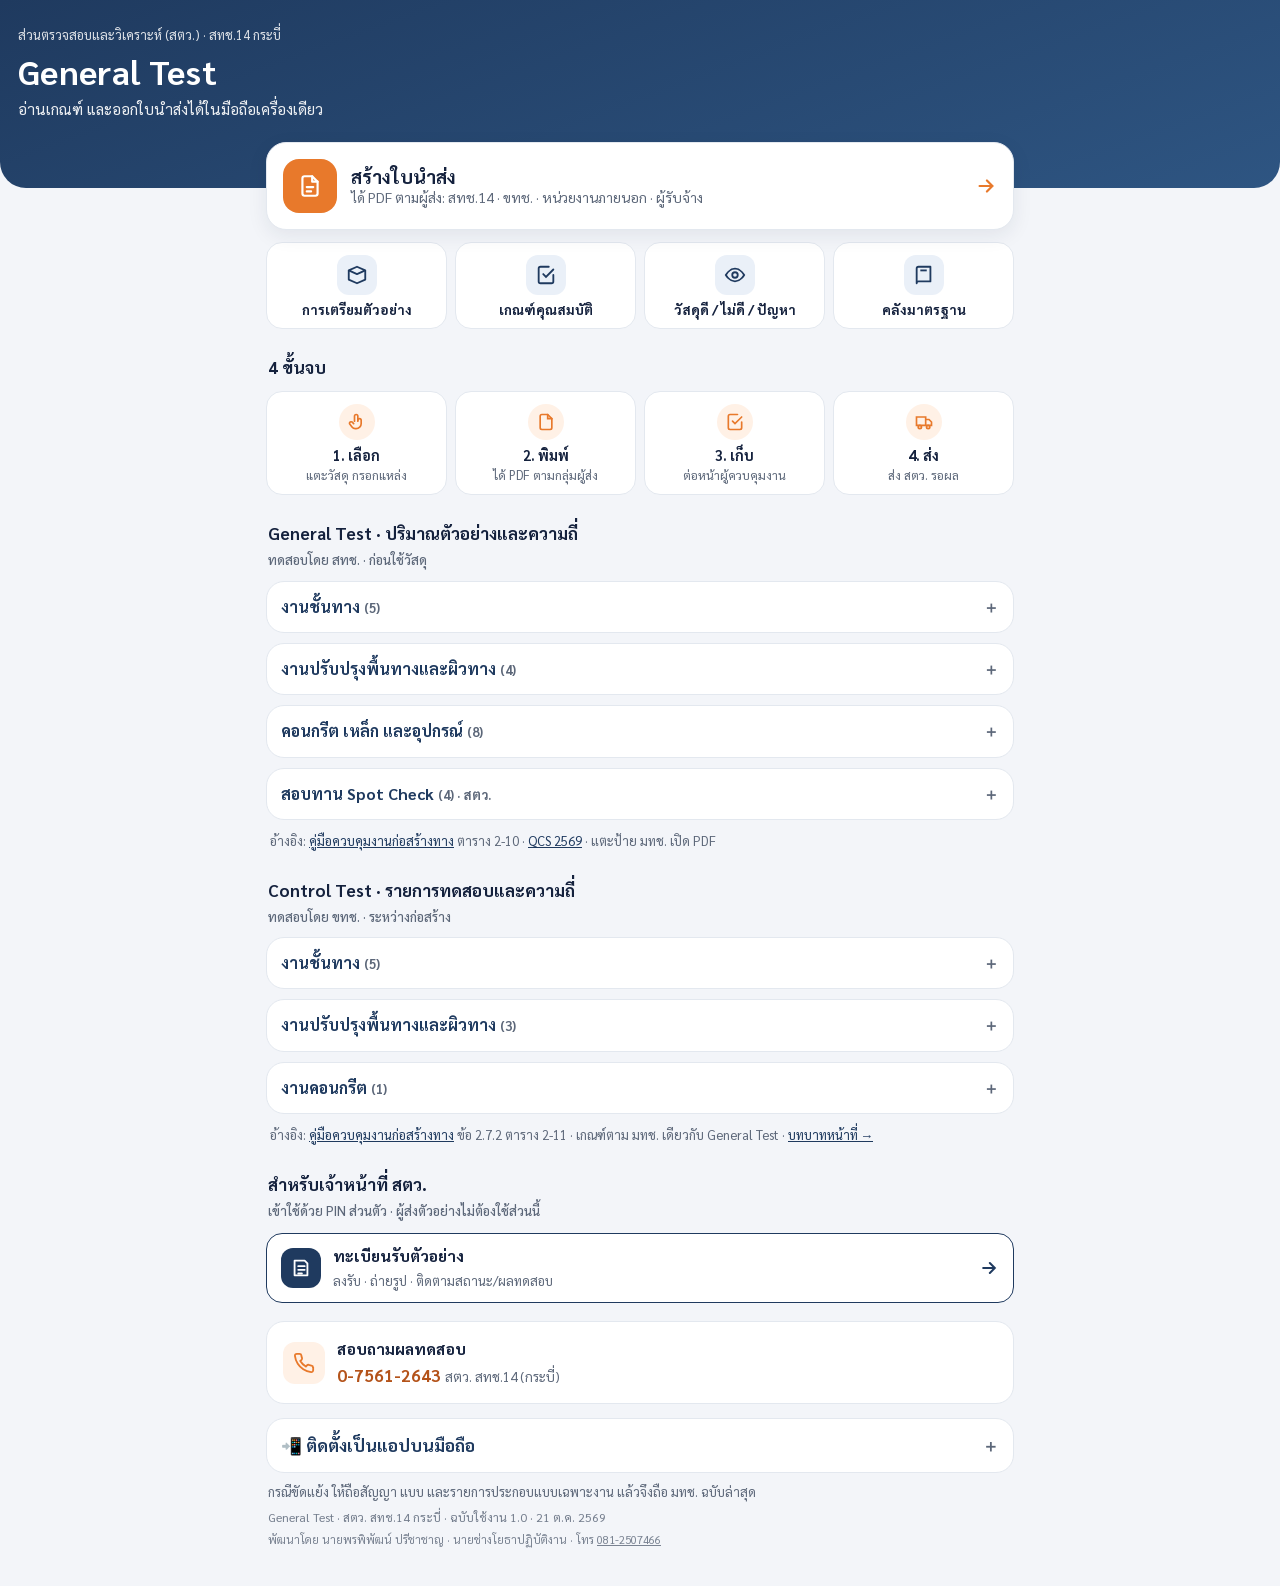
==== commit 67dfe969: "หน้าแรก: แก้จำนวนหมวด คอนกรีต เหล็ก และอุปกรณ์ (9) → (8) ให้ตรงรายการจริง Co-Authored-By: Claude Opu" ====
--- a/index.html
+++ b/index.html
@@ -14,7 +14,7 @@
 <meta name="mobile-web-app-capable" content="yes">
 <meta name="apple-mobile-web-app-title" content="General Test">
 <meta name="description" content="เกณฑ์การนำส่งวัสดุเพื่อทดสอบ (General Test) และสร้างบันทึกนำส่งตัวอย่างวัสดุ สตว. สทช.14 กระบี่">
-<link rel="stylesheet" href="css/style.css?v=73">
+<link rel="stylesheet" href="css/style.css?v=75">
 </head>
 <body>
 <header class="hero">
@@ -62,7 +62,7 @@
       <div class="qi sub"><div class="qh"><b>└ ก้อน Coring AC</b><a class="mchip" href="https://drive.google.com/file/d/1p9szyy15H7D3hgxVLcoGyr8xtaJ66X-T/view" target="_blank" rel="noopener">มทช.230-2563</a></div><div class="qd"><span>ส่ง</span>ก้อนเจาะ ระบุตำแหน่ง กม. + LT/RT</div><div class="qd"><span>ความถี่</span>1 ก้อน ทุก 250 ม./ช่องจราจร</div></div>
       <div class="qi sub"><div class="qh"><b>└ ก้อนยาง หาปริมาณแอสฟัลต์</b><span class="mchip">AASHTO T 308</span></div><div class="qd"><span>ส่ง</span>ก้อนยาง 1,500–2,000 กรัม</div><div class="qd"><span>ความถี่</span>ตัวแทนส่วนผสมประจำวัน</div></div>
     </details>
-    <details><summary>คอนกรีต เหล็ก และอุปกรณ์ <span class="ref">(9)</span></summary>
+    <details><summary>คอนกรีต เหล็ก และอุปกรณ์ <span class="ref">(8)</span></summary>
             <div class="qi"><div class="qh"><b>งาน คสล. (ออกแบบส่วนผสม)</b><a class="mchip" href="https://drive.google.com/file/d/155KlNHqjQHaqr3aRbJHxlrweAqtTWxFm/view" target="_blank" rel="noopener">มทช.101-2563</a></div><div class="qd"><span>ส่ง</span>ทราย 50 กก. · หิน 50 กก. · ปูน 1 กระสอบ</div><div class="qd"><span>ความถี่</span>1 ชุด ต่อ 1 ชนิดคอนกรีต (ค18–ค50)</div><div class="qd"><span>ยกเว้น</span>ทั้งโครงการใช้คอนกรีต ≤ 50 ม.³ ไม่ต้องส่ง General Test ให้กำหนดปูนซีเมนต์ ค18 ≥ 290 · ค21 ≥ 300 · ค24 ≥ 320 กก./ม.³ (มทช.101-2563 ข้อ 3.4.2) · นอกเหนือจากนี้ส่งตามปกติ</div><div class="qd"><span>เกณฑ์</span><a class="qlink" href="properties.html#conc">คอนกรีต →</a></div></div>
       <div class="qi"><div class="qh"><b>ก้อนตัวอย่างคอนกรีต</b><a class="mchip" href="https://drive.google.com/file/d/155KlNHqjQHaqr3aRbJHxlrweAqtTWxFm/view" target="_blank" rel="noopener">มทช.101-2563</a></div><div class="qd"><span>ส่ง</span>Cube 15×15×15 ซม. หรือ Cylinder Ø15×30 ซม. ชุดละ 3 ก้อน</div><div class="qd"><span>ความถี่</span>ทุกวันที่เท ≥ 1 ชุด · ทุกส่วนโครงสร้าง · ทุก 50 ม.³ (พื้น/ผนัง 250 ตร.ม.)</div><div class="qd"><span>เกณฑ์</span><a class="qlink" href="properties.html#conc">คอนกรีต →</a></div></div>
       <div class="qi"><div class="qh"><b>เหล็กเสริม</b><a class="mchip" href="https://drive.google.com/file/d/1iJ8l6q4TtHaO7cqfccDn83ZEarAzFElm/view" target="_blank" rel="noopener">มทช.103-2569</a></div><div class="qd"><span>ส่ง</span>ยาว ≥ 1.00 ม. ทุกขนาด</div><div class="qd"><span>ความถี่</span>1 ตัวอย่าง/100 เส้น ไม่น้อยกว่า 5 ตัวอย่าง/ขนาด</div><div class="qd"><span>เกณฑ์</span><a class="qlink" href="properties.html#rebar">เหล็กเสริม →</a></div></div>
--- a/css/style.css
+++ b/css/style.css
@@ -274,9 +274,9 @@
 .stf .stph{display:grid;grid-template-columns:repeat(3,minmax(0,1fr));gap:8px;margin-top:10px}
 .stf .stph figure{margin:0;position:relative}
 .stf .stph img{width:100%;aspect-ratio:1;object-fit:cover;border-radius:12px;display:block;background:var(--tile)}
-.stf .stphv{padding:0;border:0;background:none;width:100%;cursor:pointer;display:block}
-.stf .stphx{position:absolute;top:4px;right:4px;width:30px;height:30px;border-radius:50%;border:0;background:rgba(0,0,0,.6);color:#fff;display:grid;place-items:center;cursor:pointer}
-.stf .stphx svg{width:16px;height:16px}
+.stf .phv{padding:0;border:0;background:none;width:100%;cursor:pointer;display:block}
+.stf .phx{position:absolute;top:4px;right:4px;width:30px;height:30px;border-radius:50%;border:0;background:rgba(0,0,0,.6);color:#fff;display:grid;place-items:center;cursor:pointer}
+.stf .phx svg{width:16px;height:16px}
 .stf .mat{display:flex;justify-content:space-between;align-items:center;gap:8px;padding:9px 0;border-top:1px solid var(--line);font-size:14.5px}
 .stf .box h2+.mat{border-top:0}
 .stf .mat small{display:block;color:var(--muted);font-size:12.5px}
@@ -318,12 +318,6 @@
 .stf .toast{position:fixed;left:50%;transform:translateX(-50%);bottom:calc(86px + env(safe-area-inset-bottom));z-index:60;background:var(--ink);color:var(--bg);padding:10px 16px;border-radius:12px;font-size:14.5px;max-width:calc(100% - 32px);box-shadow:var(--shadow)}
 .stf .toast.err{background:var(--bad);color:#fff}
 @media(min-width:900px){.stf .row3{grid-template-columns:1.2fr 1.4fr 1fr}.stf .stph{grid-template-columns:repeat(5,minmax(0,1fr))}}
-.stf .nmlist{display:grid;gap:8px;margin-top:14px;text-align:left}
-.stf .nmlist button{display:flex;align-items:center;gap:12px;width:100%;font:inherit;font-size:16px;font-weight:700;color:var(--ink);background:var(--bg);border:1.5px solid var(--line);border-radius:14px;padding:10px 14px;cursor:pointer;min-height:52px}
-.stf .nmlist button:active,.stf .nmlist button:hover{border-color:var(--pri-ink)}
-.stf .st-login .av{width:32px;height:32px;border-radius:50%;background:var(--acc);color:#fff;display:grid;place-items:center;font-weight:700;flex:none}
-.stf .nmchip{display:inline-flex;align-items:center;gap:8px;margin:6px auto 10px;padding:5px 6px 5px 5px;border-radius:999px;background:var(--tile);color:var(--pri-ink)}
-.stf .nmchip b{font-size:16px}
 .stf .lnk{font:inherit;font-size:13.5px;font-weight:600;color:var(--pri-ink);background:var(--card);border:1px solid var(--line);border-radius:999px;padding:3px 10px;cursor:pointer}
 .stf .mhint{display:block;font-size:12.5px;color:var(--muted);line-height:1.4;margin:4px 0 0 30px}.stf .mhint:empty{display:none}
 .stf .mother{margin:6px 0 0 30px;width:calc(100% - 30px)}
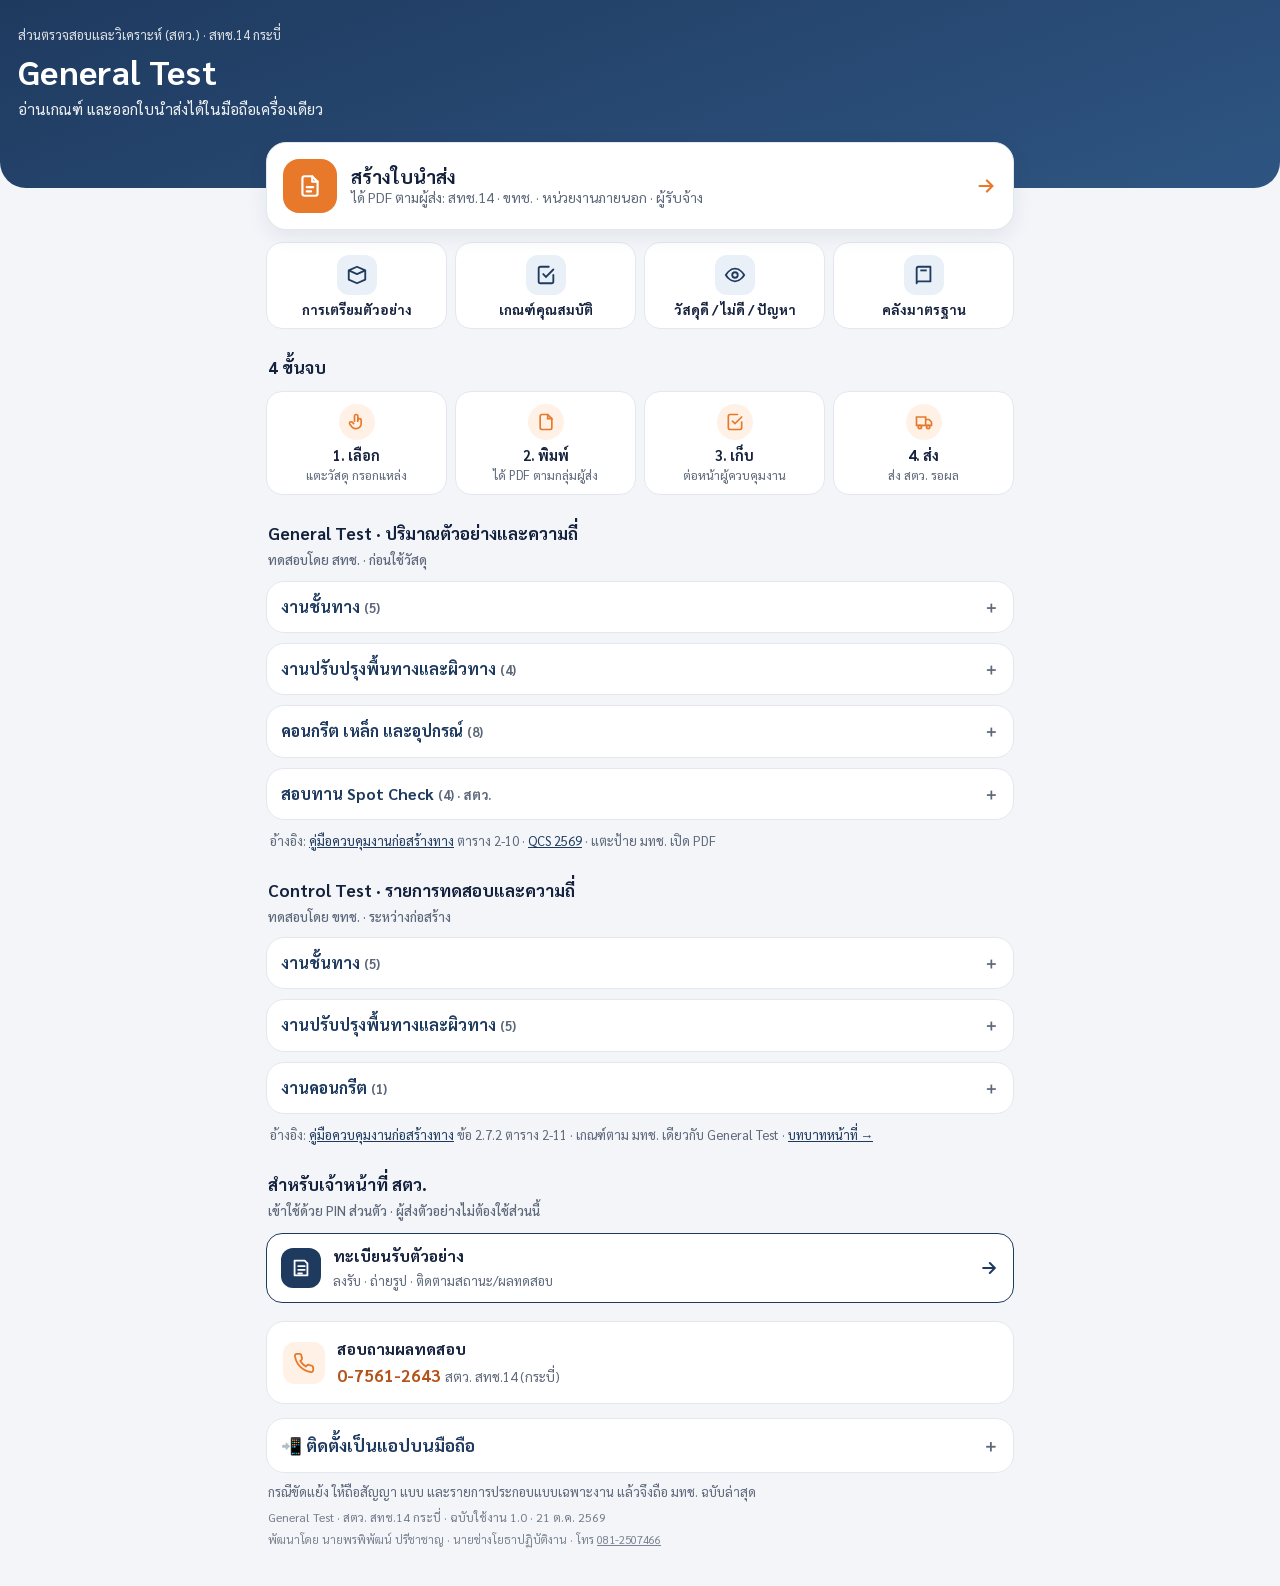
==== commit 9eac0ddc: "หน้าแรก: ย้ายก้อน Marshall/Coring AC/ก้อนยาง ไป Control Test (ใต้ Asphalt Concrete) · เพิ่ม Control " ====
--- a/index.html
+++ b/index.html
@@ -14,7 +14,7 @@
 <meta name="mobile-web-app-capable" content="yes">
 <meta name="apple-mobile-web-app-title" content="General Test">
 <meta name="description" content="เกณฑ์การนำส่งวัสดุเพื่อทดสอบ (General Test) และสร้างบันทึกนำส่งตัวอย่างวัสดุ สตว. สทช.14 กระบี่">
-<link rel="stylesheet" href="css/style.css?v=75">
+<link rel="stylesheet" href="css/style.css?v=77">
 </head>
 <body>
 <header class="hero">
@@ -58,16 +58,13 @@
       <div class="qi"><div class="qh"><b>หินคลุกผสมซีเมนต์</b><a class="mchip" href="https://drive.google.com/file/d/1QfBfLteTjbKQ_ivwSr-urJJuR8S5pSfI/view" target="_blank" rel="noopener">มทช.249-2569</a></div><div class="qd"><span>ส่ง</span>หินคลุก 50 กก. · ปูน 1 กระสอบ</div><div class="qd"><span>ความถี่</span>ออกแบบเสร็จก่อนเริ่มงาน ≥ 30 วัน</div><div class="qd"><span>เกณฑ์</span><a class="qlink" href="properties.html#cmb">หินคลุกผสมซีเมนต์ →</a></div></div>
       <div class="qi"><div class="qh"><b>Prime Coat</b><a class="mchip" href="https://drive.google.com/file/d/1CIWenOuyhRehejUDHDNHw-MqZqEmX5Yn/view" target="_blank" rel="noopener">มทช.225-2562</a></div><div class="qd"><span>ส่ง</span>ยาง 5 ลิตร · หินคลุกที่จะพ่น 50 กก.</div><div class="qd"><span>ความถี่</span>จากแหล่งผลิต/ที่นำมาใช้</div><div class="qd"><span>เกณฑ์</span><a class="qlink" href="properties.html#prime">ไพรมโคท →</a></div></div>
       <div class="qi"><div class="qh"><b>Asphalt Concrete</b><a class="mchip" href="https://drive.google.com/file/d/1p9szyy15H7D3hgxVLcoGyr8xtaJ66X-T/view" target="_blank" rel="noopener">มทช.230-2563</a></div><div class="qd"><span>ส่ง</span>หิน Hot Bin แต่ละขนาด 50 กก. · ยาง AC 5 ลิตร</div><div class="qd"><span>ความถี่</span>ส่งผลออกแบบ ≥ 30 วันก่อนเริ่มงาน</div><div class="qd"><span>เกณฑ์</span><a class="qlink" href="properties.html#ac">แอสฟัลต์คอนกรีต →</a></div></div>
-      <div class="qi sub"><div class="qh"><b>└ ก้อน Marshall</b><a class="mchip" href="https://drive.google.com/file/d/1p9szyy15H7D3hgxVLcoGyr8xtaJ66X-T/view" target="_blank" rel="noopener">มทช.230-2563</a></div><div class="qd"><span>ส่ง</span>ก้อน Marshall จากส่วนผสมที่ใช้งาน</div><div class="qd"><span>ความถี่</span>8 ก้อน/วัน หรือทุก ๆ ส่วนผสมประมาณ 100 ตัน</div></div>
-      <div class="qi sub"><div class="qh"><b>└ ก้อน Coring AC</b><a class="mchip" href="https://drive.google.com/file/d/1p9szyy15H7D3hgxVLcoGyr8xtaJ66X-T/view" target="_blank" rel="noopener">มทช.230-2563</a></div><div class="qd"><span>ส่ง</span>ก้อนเจาะ ระบุตำแหน่ง กม. + LT/RT</div><div class="qd"><span>ความถี่</span>1 ก้อน ทุก 250 ม./ช่องจราจร</div></div>
-      <div class="qi sub"><div class="qh"><b>└ ก้อนยาง หาปริมาณแอสฟัลต์</b><span class="mchip">AASHTO T 308</span></div><div class="qd"><span>ส่ง</span>ก้อนยาง 1,500–2,000 กรัม</div><div class="qd"><span>ความถี่</span>ตัวแทนส่วนผสมประจำวัน</div></div>
     </details>
     <details><summary>คอนกรีต เหล็ก และอุปกรณ์ <span class="ref">(8)</span></summary>
             <div class="qi"><div class="qh"><b>งาน คสล. (ออกแบบส่วนผสม)</b><a class="mchip" href="https://drive.google.com/file/d/155KlNHqjQHaqr3aRbJHxlrweAqtTWxFm/view" target="_blank" rel="noopener">มทช.101-2563</a></div><div class="qd"><span>ส่ง</span>ทราย 50 กก. · หิน 50 กก. · ปูน 1 กระสอบ</div><div class="qd"><span>ความถี่</span>1 ชุด ต่อ 1 ชนิดคอนกรีต (ค18–ค50)</div><div class="qd"><span>ยกเว้น</span>ทั้งโครงการใช้คอนกรีต ≤ 50 ม.³ ไม่ต้องส่ง General Test ให้กำหนดปูนซีเมนต์ ค18 ≥ 290 · ค21 ≥ 300 · ค24 ≥ 320 กก./ม.³ (มทช.101-2563 ข้อ 3.4.2) · นอกเหนือจากนี้ส่งตามปกติ</div><div class="qd"><span>เกณฑ์</span><a class="qlink" href="properties.html#conc">คอนกรีต →</a></div></div>
       <div class="qi"><div class="qh"><b>ก้อนตัวอย่างคอนกรีต</b><a class="mchip" href="https://drive.google.com/file/d/155KlNHqjQHaqr3aRbJHxlrweAqtTWxFm/view" target="_blank" rel="noopener">มทช.101-2563</a></div><div class="qd"><span>ส่ง</span>Cube 15×15×15 ซม. หรือ Cylinder Ø15×30 ซม. ชุดละ 3 ก้อน</div><div class="qd"><span>ความถี่</span>ทุกวันที่เท ≥ 1 ชุด · ทุกส่วนโครงสร้าง · ทุก 50 ม.³ (พื้น/ผนัง 250 ตร.ม.)</div><div class="qd"><span>เกณฑ์</span><a class="qlink" href="properties.html#conc">คอนกรีต →</a></div></div>
       <div class="qi"><div class="qh"><b>เหล็กเสริม</b><a class="mchip" href="https://drive.google.com/file/d/1iJ8l6q4TtHaO7cqfccDn83ZEarAzFElm/view" target="_blank" rel="noopener">มทช.103-2569</a></div><div class="qd"><span>ส่ง</span>ยาว ≥ 1.00 ม. ทุกขนาด</div><div class="qd"><span>ความถี่</span>1 ตัวอย่าง/100 เส้น ไม่น้อยกว่า 5 ตัวอย่าง/ขนาด</div><div class="qd"><span>เกณฑ์</span><a class="qlink" href="properties.html#rebar">เหล็กเสริม →</a></div></div>
       <div class="qi"><div class="qh"><b>ตะแกรงลวดเหล็ก (Wire Mesh)</b><a class="mchip" href="https://drive.google.com/file/d/1iJ8l6q4TtHaO7cqfccDn83ZEarAzFElm/view" target="_blank" rel="noopener">มทช.103-2569</a></div><div class="qd"><span>ส่ง</span>ยาว ≥ 1.00 ม. ทุกขนาด/ผู้ผลิต</div><div class="qd"><span>ความถี่</span>ไม่น้อยกว่า 5 ตัวอย่าง/ขนาด · มอก.737 / มอก.926</div><div class="qd"><span>เกณฑ์</span><a class="qlink" href="properties.html#rebar">เหล็กเสริม →</a></div></div>
-      <div class="qi"><div class="qh"><b>PC Wire / PC Strand</b><a class="mchip" href="https://drive.google.com/file/d/1MnBEyWQP8TfKdli6RmTyt_MJxOUFCLu9/view" target="_blank" rel="noopener">มทช.102-2545</a></div><div class="qd"><span>ส่ง</span>ยาว ≥ 1.00 ม. · มอก.95 / มอก.420</div><div class="qd"><span>ความถี่</span>ทุกม้วน ต้นม้วน 2 + ปลายม้วน 2 ตัวอย่าง</div></div>
+      <div class="qi"><div class="qh"><b>PC Wire / PC Strand</b><a class="mchip" href="https://drive.google.com/file/d/1MnBEyWQP8TfKdli6RmTyt_MJxOUFCLu9/view" target="_blank" rel="noopener">มทช.102-2545</a></div><div class="qd"><span>ส่ง</span>ยาว ≥ 1.00 ม. (มอก.95 / มอก.420)</div><div class="qd"><span>ความถี่</span>ทุกม้วน ต้นม้วน 2 + ปลายม้วน 2 ตัวอย่าง</div></div>
       <div class="qi"><div class="qh"><b>ท่อลอดกลม คสล.</b><span class="chips2"><a class="mchip" href="https://www.tisi.go.th/data/standard/pdf_files/tis/a128-2560.pdf" target="_blank" rel="noopener">มอก.128-2560</a><a class="mchip" href="https://drive.google.com/file/d/1sBNXhhFZ2esYGXNHxN9ne9uD0guibrka/view" target="_blank" rel="noopener">QCS 2569 ข้อ 1.2</a></span></div><div class="qd"><span>ส่ง</span>ท่อทั้งท่อน ขนาด/รุ่นเดียวกัน</div><div class="qd"><span>ความถี่</span>1 ท่อน ต่อ 200 ท่อน · น้อยกว่า 200 ท่อน คิดเป็น 200 · เศษ ≤ 50 ท่อน ปัดทิ้ง · ขนาดใดไม่ถึง 50 ท่อน ไม่ต้องทดสอบ แนบสำเนา มอก.</div><div class="qd"><span>เกณฑ์</span><a class="qlink" href="properties.html#pipe">ท่อลอดกลม →</a></div></div>
       <div class="qi"><div class="qh"><b>สีเทอร์โมพลาสติก ลูกแก้ว</b><a class="mchip" href="https://drive.google.com/file/d/1484txjVEay-jMjCoLgrp4hccmV0DJMPN/view" target="_blank" rel="noopener">มทช.241-2553</a></div><div class="qd"><span>ส่ง</span>สีเหลือง สีขาว ลูกแก้ว อย่างละ 1 บรรจุภัณฑ์</div><div class="qd"><span>ความถี่</span>&gt; 2,000 ตร.ม. ต้องส่ง · ไม่เกิน 2,000 ตร.ม. แนบ มอก. (QCS 2569)</div><div class="qd"><span>เกณฑ์</span><a class="qlink" href="properties.html#thermo">เส้นจราจรเทอร์โมพลาสติก →</a></div></div>
       <div class="qi"><div class="qh"><b>ป้ายจราจร</b><a class="mchip" href="https://drive.google.com/file/d/1XY8eWIhGtEWB_JeLxntIAODUm5F5Qaig/view" target="_blank" rel="noopener">แบบมาตรฐาน ทช. 2561</a></div><div class="qd"><span>ส่ง</span>ป้ายทุกแผ่น + ตัวอย่างแผ่นสะท้อนแสง + Shop Drawing</div><div class="qd"><span>ความถี่</span>ทุกโครงการ · ตรวจขนาด รูปแบบ ค่าสะท้อนแสง (QCS 2569 ข้อ 8)</div><div class="qd"><span>เกณฑ์</span><a class="qlink" href="properties.html#sign">ป้ายจราจร →</a></div></div>
@@ -90,10 +87,15 @@
       <div class="qi"><div class="qh"><b>ลูกรัง (รองพื้นทาง)</b><a class="mchip" href="https://drive.google.com/file/d/1FsS5MekMZO_RbdORe1ym10FL3boBQaFY/view" target="_blank" rel="noopener">มทช.202-2557</a></div><div class="qd"><span>Compaction · Gradation · C.B.R. · Swelling · Atterberg&#x27;s Limit · % Abrasion</span>1,000 ม./ตัวอย่าง</div><div class="qd"><span>Field Density</span>ทุก 50 ม. สลับซ้าย-ขวา</div><div class="qd"><span>เกณฑ์</span><a class="qlink" href="properties.html#subbase">วัสดุรองพื้นทาง →</a></div></div>
       <div class="qi"><div class="qh"><b>หินคลุก (พื้นทาง)</b><a class="mchip" href="https://drive.google.com/file/d/1PodUJU0YjOFbJ1M1a4ti51pMwxSL7t8v/view" target="_blank" rel="noopener">มทช.203-2557</a></div><div class="qd"><span>Compaction · Gradation · C.B.R. · Swelling · Atterberg&#x27;s Limit · % Abrasion</span>1,000 ม./ตัวอย่าง</div><div class="qd"><span>Field Density</span>ทุก 50 ม. สลับซ้าย-ขวา</div><div class="qd"><span>เกณฑ์</span><a class="qlink" href="properties.html#base">พื้นทางหินคลุก →</a></div></div>
     </details>
-    <details><summary>งานปรับปรุงพื้นทางและผิวทาง <span class="ref">(3)</span></summary>
+    <details><summary>งานปรับปรุงพื้นทางและผิวทาง <span class="ref">(5)</span></summary>
       <div class="qi"><div class="qh"><b>Recycling Soil Cement</b><a class="mchip" href="https://drive.google.com/file/d/1LVbqJSOx91-iR22tFSORj21rYiFzWl2y/view" target="_blank" rel="noopener">มทช.242-2567</a></div><div class="qd"><span>Unconfined</span>3 ตัวอย่าง/ช่วงขุดกัด · บ่ม 7 วัน แช่น้ำ 2 ชม.</div><div class="qd"><span>Field Density</span>ทุก 50 ม. สลับซ้าย-ขวา</div><div class="qd"><span>เกณฑ์</span><a class="qlink" href="properties.html#recycling">หมุนเวียนวัสดุ →</a></div></div>
+      <div class="qi"><div class="qh"><b>หินคลุกผสมซีเมนต์</b><a class="mchip" href="https://drive.google.com/file/d/1QfBfLteTjbKQ_ivwSr-urJJuR8S5pSfI/view" target="_blank" rel="noopener">มทช.249-2569</a></div><div class="qd"><span>Field Density</span>ทุก ~100 ม./ช่องจราจร หรือ ~500 ตร.ม./หลุม · ≥ 95% Modified</div><div class="qd"><span>Unconfined</span>1 ชุด (3 ตัวอย่าง)/พื้นที่ ≤ 1,500 ตร.ม. หนา ≤ 150 มม. · บ่ม 7 วัน แช่น้ำ 2 ชม. · เฉลี่ย ≥ 24.5 กก./ตร.ซม.</div><div class="qd"><span>เจาะตัวอย่าง</span>หลังก่อสร้าง ≥ 7 วัน ทุก 5,000 ตร.ม. · ตรวจความสมบูรณ์และความหนา</div><div class="qd"><span>เกณฑ์</span><a class="qlink" href="properties.html#cmb">หินคลุกผสมซีเมนต์ →</a></div></div>
       <div class="qi"><div class="qh"><b>Prime Coat</b><a class="mchip" href="https://drive.google.com/file/d/1CIWenOuyhRehejUDHDNHw-MqZqEmX5Yn/view" target="_blank" rel="noopener">มทช.225-2562</a></div><div class="qd"><span>Calibrate รถพ่นยาง</span></div><div class="qd"><span>Viscosity Test (DIN Bowl)</span></div><div class="qd"><span>เกณฑ์</span><a class="qlink" href="properties.html#prime">ไพรมโคท →</a></div></div>
       <div class="qi"><div class="qh"><b>Tack Coat</b><a class="mchip" href="https://drive.google.com/file/d/130kKvHlCaOJXLKzRhca0DTbvot-5Lkyv/view" target="_blank" rel="noopener">มทช.227-2569</a></div><div class="qd"><span>Calibrate รถพ่นยาง</span></div><div class="qd"><span>Viscosity Test (DIN Bowl)</span></div><div class="qd"><span>เกณฑ์</span><a class="qlink" href="properties.html#tack">แทคโคท →</a></div></div>
+      <div class="qi"><div class="qh"><b>Asphalt Concrete</b><a class="mchip" href="https://drive.google.com/file/d/1p9szyy15H7D3hgxVLcoGyr8xtaJ66X-T/view" target="_blank" rel="noopener">มทช.230-2563</a></div><div class="qd"><span>เกณฑ์</span><a class="qlink" href="properties.html#ac">แอสฟัลต์คอนกรีต →</a></div></div>
+      <div class="qi sub"><div class="qh"><b>└ ก้อน Marshall</b><a class="mchip" href="https://drive.google.com/file/d/1p9szyy15H7D3hgxVLcoGyr8xtaJ66X-T/view" target="_blank" rel="noopener">มทช.230-2563</a></div><div class="qd"><span>ส่ง</span>ก้อน Marshall จากส่วนผสมที่ใช้งาน</div><div class="qd"><span>ความถี่</span>8 ก้อน/วัน หรือทุก ๆ ส่วนผสมประมาณ 100 ตัน</div></div>
+      <div class="qi sub"><div class="qh"><b>└ ก้อน Coring AC</b><a class="mchip" href="https://drive.google.com/file/d/1p9szyy15H7D3hgxVLcoGyr8xtaJ66X-T/view" target="_blank" rel="noopener">มทช.230-2563</a></div><div class="qd"><span>ส่ง</span>ก้อนเจาะ ระบุตำแหน่ง กม. + LT/RT</div><div class="qd"><span>ความถี่</span>1 ก้อน ทุก 250 ม./ช่องจราจร</div></div>
+      <div class="qi sub"><div class="qh"><b>└ ก้อนยาง หาปริมาณแอสฟัลต์</b><span class="mchip">AASHTO T 308</span></div><div class="qd"><span>ส่ง</span>ก้อนยาง 1,500–2,000 กรัม</div><div class="qd"><span>ความถี่</span>ตัวแทนส่วนผสมประจำวัน</div></div>
     </details>
     <details><summary>งานคอนกรีต <span class="ref">(1)</span></summary>
       <div class="qi"><div class="qh"><b>งาน คสล.</b><a class="mchip" href="https://drive.google.com/file/d/155KlNHqjQHaqr3aRbJHxlrweAqtTWxFm/view" target="_blank" rel="noopener">มทช.101-2563</a></div><div class="qd"><span>ทดสอบกำลังอัด</span>ทุก 50 ม.³ · 3 ก้อน/ชุด</div><div class="qd"><span>Slump Test</span>ทุก 50 ม.³</div><div class="qd"><span>เกณฑ์</span><a class="qlink" href="properties.html#conc">คอนกรีต →</a></div></div>
--- a/css/style.css
+++ b/css/style.css
@@ -332,3 +332,21 @@
 .stf .mat .full{display:block;font-size:12.5px;color:var(--ok);margin-top:2px}
 .stf .mat .lnk{margin-left:4px}
 .stf .missb{background:var(--bad-bg);color:var(--bad);font-weight:700;padding:0 8px;border-radius:999px}
+/* ทะเบียนรับตัวอย่าง v2 */
+.stf input[type=date].in{-webkit-appearance:none;appearance:none;display:block;min-width:0;max-width:100%;text-align:left;line-height:24px}
+.stf input[type=date].in::-webkit-date-and-time-value{text-align:left}
+.stf .row2>*{min-width:0}
+.stf .mq{display:grid;grid-template-columns:96px 1fr 1fr;gap:6px;margin:6px 0 0 30px}.stf .mq[hidden]{display:none}
+.stf .mq .qty{position:relative;display:block}.stf .mq .qty .in{padding-right:34px}
+.stf .mq .qty span{position:absolute;right:10px;top:50%;transform:translateY(-50%);font-size:13.5px;color:var(--muted);pointer-events:none}
+.stf .subs{margin:6px 0 0 30px}
+.stf .sub{display:flex;align-items:center;justify-content:space-between;gap:8px;padding:6px 0;border-top:1px dashed var(--line);font-size:14px;line-height:1.35}
+.stf .sub:first-child{border-top:0}.stf .sub>span{min-width:0}
+.stf .sub .seg2{flex:none}.stf .sub .seg2 button{min-height:36px;padding:5px 10px;font-size:13.5px}
+.stf .more{margin-top:10px}.stf .more summary{font-size:13.5px;font-weight:600;color:var(--pri-ink);cursor:pointer;padding:6px 0}
+.stf .sync{text-align:right;margin:6px 2px 0;font-size:12.5px}
+.stf .subl{list-style:none;margin:4px 0 0;padding:0;font-size:12.5px;color:var(--muted);line-height:1.5}.stf .subl .no{color:var(--bad);font-weight:600}
+.stf .delrec{width:100%;margin-top:12px;color:var(--bad);border-color:var(--bad-line,var(--line))}
+.stf .ph0{display:grid;place-items:center;aspect-ratio:1;border-radius:12px;background:var(--tile);color:var(--muted);font-size:13px}
+.stf .mother0{margin-top:6px}
+.stf .mother0[hidden]{display:none}
